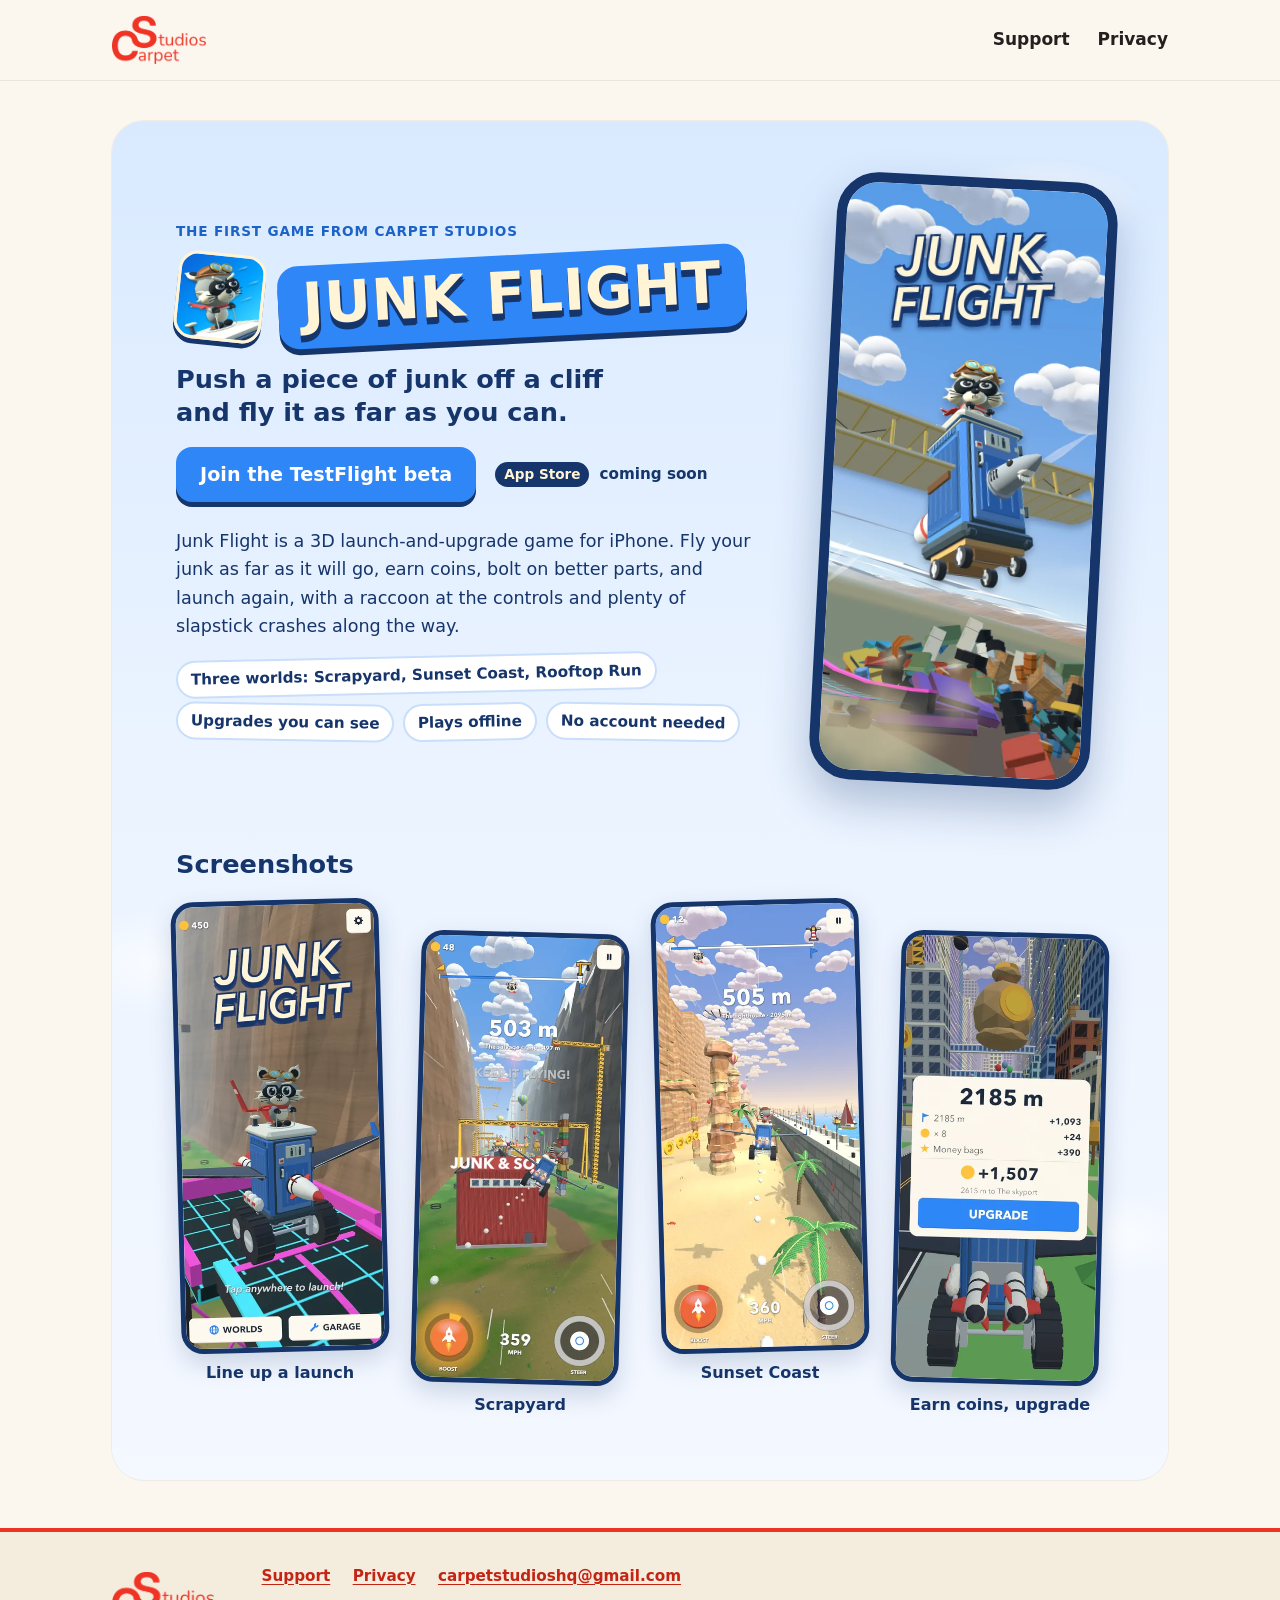
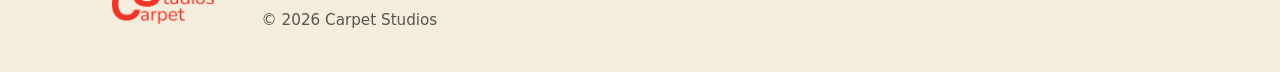
==== index.html @ 845348f3 "feat: use absolute share-image URLs for link previews" ====
<!doctype html>
<html lang="en">
<head>
  <meta charset="utf-8">
  <meta name="viewport" content="width=device-width, initial-scale=1">
  <meta http-equiv="Content-Security-Policy" content="default-src 'none'; img-src 'self'; style-src 'self'; base-uri 'self'; form-action 'none'">
  <title>Junk Flight — Carpet Studios</title>
  <meta name="description" content="Junk Flight, the first game from Carpet Studios: push a piece of junk off a cliff and fly it as far as you can. A 3D launch-and-upgrade game for iPhone, now in TestFlight beta.">
  <meta name="theme-color" content="#fbf7ef">
  <link rel="icon" href="assets/icons/favicon-32.png" sizes="32x32" type="image/png">
  <link rel="icon" href="assets/icons/icon-192.png" sizes="192x192" type="image/png">
  <link rel="apple-touch-icon" href="assets/icons/apple-touch-icon.png">
  <link rel="stylesheet" href="assets/css/site.css">
  <meta property="og:type" content="website">
  <meta property="og:site_name" content="Carpet Studios">
  <meta property="og:url" content="https://carpetstudios.github.io/">
  <meta property="og:title" content="Junk Flight — Carpet Studios">
  <meta property="og:description" content="Push a piece of junk off a cliff and fly it as far as you can. A 3D launch-and-upgrade game for iPhone, now in TestFlight beta.">
  <meta property="og:image" content="https://carpetstudios.github.io/assets/img/og-image.jpg">
  <meta property="og:image:width" content="1200">
  <meta property="og:image:height" content="630">
  <meta property="og:image:alt" content="The Carpet Studios wordmark beside Junk Flight key art of a raccoon pilot flying a winged portable toilet.">
  <meta name="twitter:card" content="summary_large_image">
  <meta name="twitter:title" content="Junk Flight — Carpet Studios">
  <meta name="twitter:description" content="Push a piece of junk off a cliff and fly it as far as you can. Now in TestFlight beta for iPhone.">
  <meta name="twitter:image" content="https://carpetstudios.github.io/assets/img/og-image.jpg">
  <meta name="twitter:image:alt" content="The Carpet Studios wordmark beside Junk Flight key art of a raccoon pilot flying a winged portable toilet.">
</head>
<body>
  <a class="skip-link" href="#main">Skip to content</a>

  <header class="site-header">
    <div class="wrap">
      <a class="site-logo" href="./" aria-current="page">
        <img src="assets/brand/carpet-studios-wordmark.png" width="420" height="215" alt="Carpet Studios home">
      </a>
      <nav class="site-nav" aria-label="Main">
        <ul>
          <li><a href="support/">Support</a></li>
          <li><a href="privacy/">Privacy</a></li>
        </ul>
      </nav>
    </div>
  </header>

  <main id="main">
    <section class="jf" id="junk-flight" aria-labelledby="jf-title">
      <div class="jf-hero">
        <figure class="jf-art">
          <img
            src="assets/img/junk-flight-key-art-600.webp"
            srcset="assets/img/junk-flight-key-art-600.webp 600w, assets/img/junk-flight-key-art-1000.webp 1000w"
            sizes="(min-width: 56rem) 300px, 100vw"
            width="1000" height="2167"
            fetchpriority="high"
            alt="Junk Flight key art: a raccoon pilot in goggles and a red scarf rides a blue portable toilet fitted with biplane wings, a shark-faced rocket, and caster wheels, flying over a heap of junk.">
        </figure>

        <div class="jf-intro">
          <p class="jf-eyebrow">The first game from Carpet Studios</p>
          <div class="jf-title-row">
            <img class="jf-icon" src="assets/img/junk-flight-icon.webp" width="192" height="192" alt="">
            <h1 class="jf-title" id="jf-title">Junk Flight</h1>
          </div>

          <p class="jf-pitch">Push a piece of junk off a cliff and fly it as far as you can.</p>

          <div class="jf-cta">
            <a class="btn-jf" href="https://testflight.apple.com/join/bAjfNBZ2">Join the TestFlight beta</a>
            <p class="jf-note"><strong>App Store</strong> coming soon</p>
          </div>

          <p class="jf-desc">Junk Flight is a 3D launch-and-upgrade game for iPhone. Fly your junk as far as it will go, earn coins, bolt on better parts, and launch again, with a raccoon at the controls and plenty of slapstick crashes along the way.</p>

          <ul class="jf-facts" aria-label="Highlights">
            <li>Three worlds: Scrapyard, Sunset Coast, Rooftop Run</li>
            <li>Upgrades you can see</li>
            <li>Plays offline</li>
            <li>No account needed</li>
          </ul>
        </div>
      </div>

      <div class="jf-shots">
        <h2>Screenshots</h2>
        <ul class="jf-gallery">
          <li>
            <figure>
              <img
                src="assets/img/store-01-home-400.webp"
                srcset="assets/img/store-01-home-400.webp 400w, assets/img/store-01-home-660.webp 660w"
                sizes="(min-width: 56rem) 230px, 45vw"
                width="660" height="1434" loading="lazy"
                alt="Home screen: the raccoon pilot sits on a winged portable toilet with tank treads at the top of a launch ramp, with Worlds and Garage buttons below.">
              <figcaption>Line up a launch</figcaption>
            </figure>
          </li>
          <li>
            <figure>
              <img
                src="assets/img/store-02-scrapyard-flight-400.webp"
                srcset="assets/img/store-02-scrapyard-flight-400.webp 400w, assets/img/store-02-scrapyard-flight-660.webp 660w"
                sizes="(min-width: 56rem) 230px, 45vw"
                width="660" height="1434" loading="lazy"
                alt="Flying through the Scrapyard at 503 meters and 359 miles per hour, past cranes, stacked containers, and a red barn.">
              <figcaption>Scrapyard</figcaption>
            </figure>
          </li>
          <li>
            <figure>
              <img
                src="assets/img/store-03-coast-flight-400.webp"
                srcset="assets/img/store-03-coast-flight-400.webp 400w, assets/img/store-03-coast-flight-660.webp 660w"
                sizes="(min-width: 56rem) 230px, 45vw"
                width="660" height="1434" loading="lazy"
                alt="Flying along the Sunset Coast over sand, past palm trees, rock pillars, and a seawall with sailboats beyond.">
              <figcaption>Sunset Coast</figcaption>
            </figure>
          </li>
          <li>
            <figure>
              <img
                src="assets/img/store-06-results-400.webp"
                srcset="assets/img/store-06-results-400.webp 400w, assets/img/store-06-results-660.webp 660w"
                sizes="(min-width: 56rem) 230px, 45vw"
                width="660" height="1434" loading="lazy"
                alt="Results after a 2,185 meter flight: coins earned for distance, coins collected, and money bags, with an Upgrade button.">
              <figcaption>Earn coins, upgrade</figcaption>
            </figure>
          </li>
        </ul>
      </div>
    </section>
  </main>

  <footer class="site-footer">
    <div class="wrap">
      <a class="site-logo" href="./">
        <img src="assets/brand/carpet-studios-wordmark.png" width="420" height="215" alt="Carpet Studios home">
      </a>
      <ul class="footer-links">
        <li><a href="support/">Support</a></li>
        <li><a href="privacy/">Privacy</a></li>
        <li><a href="mailto:carpetstudioshq@gmail.com">carpetstudioshq@gmail.com</a></li>
      </ul>
      <p class="copyright">© 2026 Carpet Studios</p>
    </div>
  </footer>
</body>
</html>
---- assets/css/site.css ----
/* Carpet Studios — shared styles. Mobile first; one breakpoint at 56rem. */

:root {
  /* Studio shell */
  --cream: #fbf7ef;
  --cream-deep: #f4ecdd;
  --ink: #23201d;
  --ink-soft: #5b544c;
  --brand: #ee3224;      /* sampled from the Carpet Studios logos */
  --brand-ink: #c42414;  /* same red, darkened so small text passes WCAG AA on cream */

  /* Junk Flight */
  --jf-blue: #2f86f6;
  --jf-blue-ink: #1d62c6;
  --jf-navy: #16356a;
  --jf-cream: #fff4d6;
  --jf-sky: #eaf3ff;

  --font: system-ui, -apple-system, "Segoe UI", Roboto, "Helvetica Neue", Arial, sans-serif;
  --font-round: ui-rounded, "SF Pro Rounded", "Arial Rounded MT Bold", system-ui, -apple-system, sans-serif;

  --gutter: 1rem;
  --max: 70rem;

  color-scheme: light;
}

*,
*::before,
*::after {
  box-sizing: border-box;
}

html {
  -webkit-text-size-adjust: 100%;
  text-size-adjust: 100%;
}

body {
  margin: 0;
  min-height: 100vh;
  display: flex;
  flex-direction: column;
  background: var(--cream);
  color: var(--ink);
  font: 1.0625rem/1.6 var(--font);
}

main {
  flex: 1;
}

img {
  display: block;
  max-width: 100%;
  height: auto;
}

a {
  color: var(--brand-ink);
  text-underline-offset: 0.18em;
  text-decoration-thickness: 0.08em;
}

a:hover {
  text-decoration-thickness: 0.14em;
}

:focus-visible {
  outline: 3px solid var(--ink);
  outline-offset: 3px;
  border-radius: 4px;
}

.wrap {
  width: 100%;
  max-width: var(--max);
  margin-inline: auto;
  padding-inline: var(--gutter);
}

.skip-link {
  position: absolute;
  left: var(--gutter);
  top: -4rem;
  z-index: 10;
  padding: 0.6rem 1rem;
  background: var(--ink);
  color: var(--cream);
  font-weight: 700;
  border-radius: 0 0 8px 8px;
}

.skip-link:focus {
  top: 0;
}

/* Header ------------------------------------------------------------- */

.site-header {
  background: var(--cream);
  border-bottom: 1px solid rgb(35 32 29 / 0.08);
}

.site-header .wrap {
  display: flex;
  align-items: center;
  justify-content: space-between;
  gap: 1rem;
  min-height: 4rem;
}

.site-logo {
  display: block;
  flex-shrink: 0;
  border-radius: 6px;
}

.site-logo img {
  width: auto;
  height: 2.5rem;
}

.site-nav ul {
  display: flex;
  gap: 1.1rem;
  margin: 0;
  padding: 0;
  list-style: none;
}

.site-nav a {
  color: var(--ink);
  font-weight: 600;
  text-decoration: none;
}

.site-nav a:hover,
.site-nav a[aria-current="page"] {
  color: var(--brand-ink);
  text-decoration: underline;
}

/* Footer ------------------------------------------------------------- */

.site-footer {
  margin-top: 3rem;
  padding-block: 2rem 2.5rem;
  background: var(--cream-deep);
  border-top: 4px solid var(--brand);
  font-size: 0.95rem;
}

.site-footer .wrap {
  display: grid;
  gap: 1.25rem;
}

.site-footer .site-logo img {
  height: 3.25rem;
}

.footer-links {
  display: flex;
  flex-wrap: wrap;
  gap: 0.5rem 1.4rem;
  margin: 0;
  padding: 0;
  list-style: none;
}

.footer-links a {
  font-weight: 600;
  overflow-wrap: anywhere;
}

.copyright {
  margin: 0;
  color: var(--ink-soft);
}

/* Studio button ------------------------------------------------------ */

.btn {
  display: inline-flex;
  align-items: center;
  justify-content: center;
  min-height: 3.25rem;
  padding: 0.7rem 1.4rem;
  border-radius: 14px;
  font-weight: 700;
  font-size: 1.2rem; /* large text: white on the exact brand red needs 3:1 */
  line-height: 1.2;
  text-align: center;
  text-decoration: none;
  overflow-wrap: anywhere;
}

.btn-studio {
  background: var(--brand);
  color: #fff;
}

.btn-studio:hover {
  background: var(--brand-ink);
}

/* Junk Flight -------------------------------------------------------- */

.jf {
  position: relative;
  overflow: hidden;
  background:
    radial-gradient(9rem 4rem at 88% 6%, rgb(255 255 255 / 0.9), transparent 70%),
    radial-gradient(12rem 5rem at 6% 62%, rgb(255 255 255 / 0.75), transparent 70%),
    radial-gradient(10rem 4rem at 94% 82%, rgb(255 255 255 / 0.7), transparent 70%),
    linear-gradient(180deg, #d9eaff 0%, var(--jf-sky) 45%, #f4f8ff 100%);
  color: var(--jf-navy);
}

.jf a:not([class]) {
  color: var(--jf-blue-ink);
}

.jf :focus-visible {
  outline-color: var(--jf-navy);
}

.jf-art {
  margin: 0;
}

.jf-art img {
  width: 100%;
  height: clamp(13rem, 40vh, 28rem);
  height: clamp(13rem, 40svh, 28rem);
  object-fit: cover;
  object-position: 50% 40%;
}

.jf-intro {
  position: relative;
  margin-top: -1.5rem;
  padding: 1.6rem var(--gutter) 0;
  background: var(--jf-sky);
  border-radius: 1.5rem 1.5rem 0 0;
}

.jf-eyebrow {
  margin: 0 0 0.6rem;
  font-size: 0.85rem;
  font-weight: 700;
  letter-spacing: 0.06em;
  text-transform: uppercase;
  color: var(--jf-blue-ink);
}

.jf-title-row {
  display: flex;
  align-items: center;
  gap: 0.9rem;
}

.jf-icon {
  width: 4rem;
  height: 4rem;
  flex-shrink: 0;
  border-radius: 22%;
  border: 3px solid var(--jf-cream);
  box-shadow: 0 5px 0 var(--jf-navy);
  transform: rotate(6deg);
}

.jf-title {
  display: inline-block;
  margin: 0;
  padding: 0.18em 0.42em 0.26em;
  background: var(--jf-blue);
  color: var(--jf-cream);
  font: 900 clamp(1.8rem, 8.6vw, 3.6rem)/1 var(--font-round);
  letter-spacing: 0.01em;
  text-transform: uppercase;
  white-space: nowrap;
  text-shadow:
    0 0.06em 0 var(--jf-navy),
    0.03em 0.1em 0 var(--jf-navy),
    0 0.12em 0 var(--jf-navy);
  border-radius: 0.35em;
  box-shadow: 0 6px 0 var(--jf-navy);
  transform: rotate(-3deg);
}

.jf-pitch {
  margin: 1.4rem 0 1.1rem;
  font: 800 1.3rem/1.3 var(--font-round);
  color: var(--jf-navy);
}

.jf-cta {
  display: flex;
  flex-wrap: wrap;
  align-items: center;
  gap: 0.8rem 1.2rem;
}

.btn-jf {
  display: inline-flex;
  align-items: center;
  justify-content: center;
  gap: 0.5rem;
  min-height: 3.4rem;
  padding: 0.7rem 1.5rem;
  background: var(--jf-blue);
  color: #fff;
  font: 800 1.2rem/1.2 var(--font-round); /* large text: white on #2F86F6 needs 3:1 */
  text-align: center;
  text-decoration: none;
  border-radius: 1rem;
  box-shadow: 0 5px 0 var(--jf-navy);
  transition: transform 0.12s ease, box-shadow 0.12s ease;
}

.btn-jf:hover {
  transform: translateY(-2px) rotate(-1deg);
  box-shadow: 0 7px 0 var(--jf-navy);
}

.btn-jf:active {
  transform: translateY(3px);
  box-shadow: 0 2px 0 var(--jf-navy);
}

.jf-note {
  margin: 0;
  font-size: 0.95rem;
  font-weight: 600;
}

.jf-note strong {
  display: inline-block;
  margin-right: 0.3rem;
  padding: 0.1rem 0.55rem;
  background: var(--jf-navy);
  color: var(--jf-cream);
  border-radius: 999px;
  font-size: 0.85rem;
}

.jf-desc {
  max-width: 36rem;
  margin: 1.6rem 0 1rem;
}

.jf-facts {
  display: flex;
  flex-wrap: wrap;
  gap: 0.55rem;
  margin: 0;
  padding: 0;
  list-style: none;
}

.jf-facts li {
  padding: 0.3rem 0.8rem;
  background: #fff;
  border: 2px solid #c9defb;
  border-radius: 999px;
  font-size: 0.95rem;
  font-weight: 600;
}

.jf-facts li:nth-child(odd) {
  transform: rotate(-1.2deg);
}

.jf-facts li:nth-child(even) {
  transform: rotate(1deg);
}

.jf-shots {
  padding: 2.5rem var(--gutter) 2.75rem;
}

.jf-shots h2 {
  margin: 0 0 1.25rem;
  font: 900 1.6rem/1.2 var(--font-round);
  color: var(--jf-navy);
}

.jf-gallery {
  display: grid;
  grid-template-columns: repeat(2, minmax(0, 1fr));
  gap: 1.5rem 1rem;
  margin: 0;
  padding: 0;
  list-style: none;
}

.jf-gallery figure {
  margin: 0;
}

.jf-gallery img {
  width: 100%;
  aspect-ratio: 1320 / 2868;
  object-fit: cover;
  border: 5px solid var(--jf-navy);
  border-radius: 1.4rem;
  background: var(--jf-navy);
  box-shadow: 0 10px 24px rgb(22 53 106 / 0.18);
}

.jf-gallery li:nth-child(odd) img {
  transform: rotate(-1.5deg);
}

.jf-gallery li:nth-child(even) img {
  transform: rotate(1.5deg);
}

.jf-gallery figcaption {
  margin-top: 0.7rem;
  font: 800 1rem/1.3 var(--font-round);
  text-align: center;
}

/* Text pages (privacy, support, 404) --------------------------------- */

.page {
  max-width: 42rem;
  padding-block: 2.5rem 1rem;
}

.page-eyebrow {
  margin: 0 0 0.4rem;
  font-size: 0.85rem;
  font-weight: 700;
  letter-spacing: 0.06em;
  text-transform: uppercase;
  color: var(--brand-ink);
}

.page h1 {
  margin: 0 0 0.75rem;
  font-size: clamp(2rem, 7vw, 2.75rem);
  line-height: 1.15;
}

.page h2 {
  margin: 2.25rem 0 0.5rem;
  font-size: 1.35rem;
  line-height: 1.3;
}

.page h3 {
  margin: 1.5rem 0 0.35rem;
  font-size: 1.1rem;
}

.page p,
.page ul {
  margin: 0 0 1rem;
}

.page li + li {
  margin-top: 0.35rem;
}

.lede {
  font-size: 1.2rem;
  color: var(--ink-soft);
}

.updated {
  color: var(--ink-soft);
  font-size: 0.95rem;
}

.contact-card {
  margin: 1.75rem 0 0.5rem;
  padding: 1.4rem;
  background: #fff;
  border: 1px solid rgb(35 32 29 / 0.1);
  border-left: 6px solid var(--brand);
  border-radius: 14px;
}

.contact-card p:last-child {
  margin-bottom: 0;
}

/* Wider screens ------------------------------------------------------ */

@media (min-width: 56rem) {
  :root {
    --gutter: 2rem;
  }

  .site-header .wrap {
    min-height: 5rem;
  }

  .site-logo img {
    height: 3rem;
  }

  .site-nav ul {
    gap: 1.75rem;
  }

  .jf {
    width: calc(100% - 2 * var(--gutter));
    max-width: calc(var(--max) - 2 * var(--gutter));
    margin: 2.5rem auto 0;
    border-radius: 2rem;
    box-shadow: 0 0 0 1px rgb(22 53 106 / 0.06);
  }

  .jf-hero {
    display: grid;
    grid-template-columns: minmax(0, 1fr) auto;
    align-items: center;
    gap: 3.5rem;
    padding: 3.5rem 4rem 2rem;
  }

  .jf-art {
    order: 2;
  }

  .jf-art img {
    width: auto;
    height: min(38rem, 76vh);
    aspect-ratio: 1000 / 2167;
    object-position: 50% 50%;
    border: 10px solid var(--jf-navy);
    border-radius: 2.6rem;
    box-shadow: 0 22px 44px rgb(22 53 106 / 0.28);
    transform: rotate(3deg);
  }

  .jf-intro {
    margin: 0;
    padding: 0;
    background: none;
  }

  .jf-icon {
    width: 5.5rem;
    height: 5.5rem;
  }

  .jf-pitch {
    font-size: 1.6rem;
    max-width: 30rem;
  }

  .jf-desc {
    font-size: 1.1rem;
  }

  .jf-shots {
    padding: 2rem 4rem 4rem;
  }

  .jf-gallery {
    grid-template-columns: repeat(4, minmax(0, 1fr));
    gap: 2rem;
  }

  .jf-gallery li:nth-child(even) {
    margin-top: 2rem;
  }

  .site-footer .wrap {
    grid-template-columns: auto 1fr;
    align-items: center;
    column-gap: 3rem;
  }

  .site-footer .site-logo {
    grid-row: span 2;
  }

  .site-footer .copyright {
    grid-column: 2;
  }
}

@media (prefers-reduced-motion: reduce) {
  .btn-jf {
    transition: none;
  }

  .btn-jf:hover,
  .btn-jf:active {
    transform: none;
  }
}
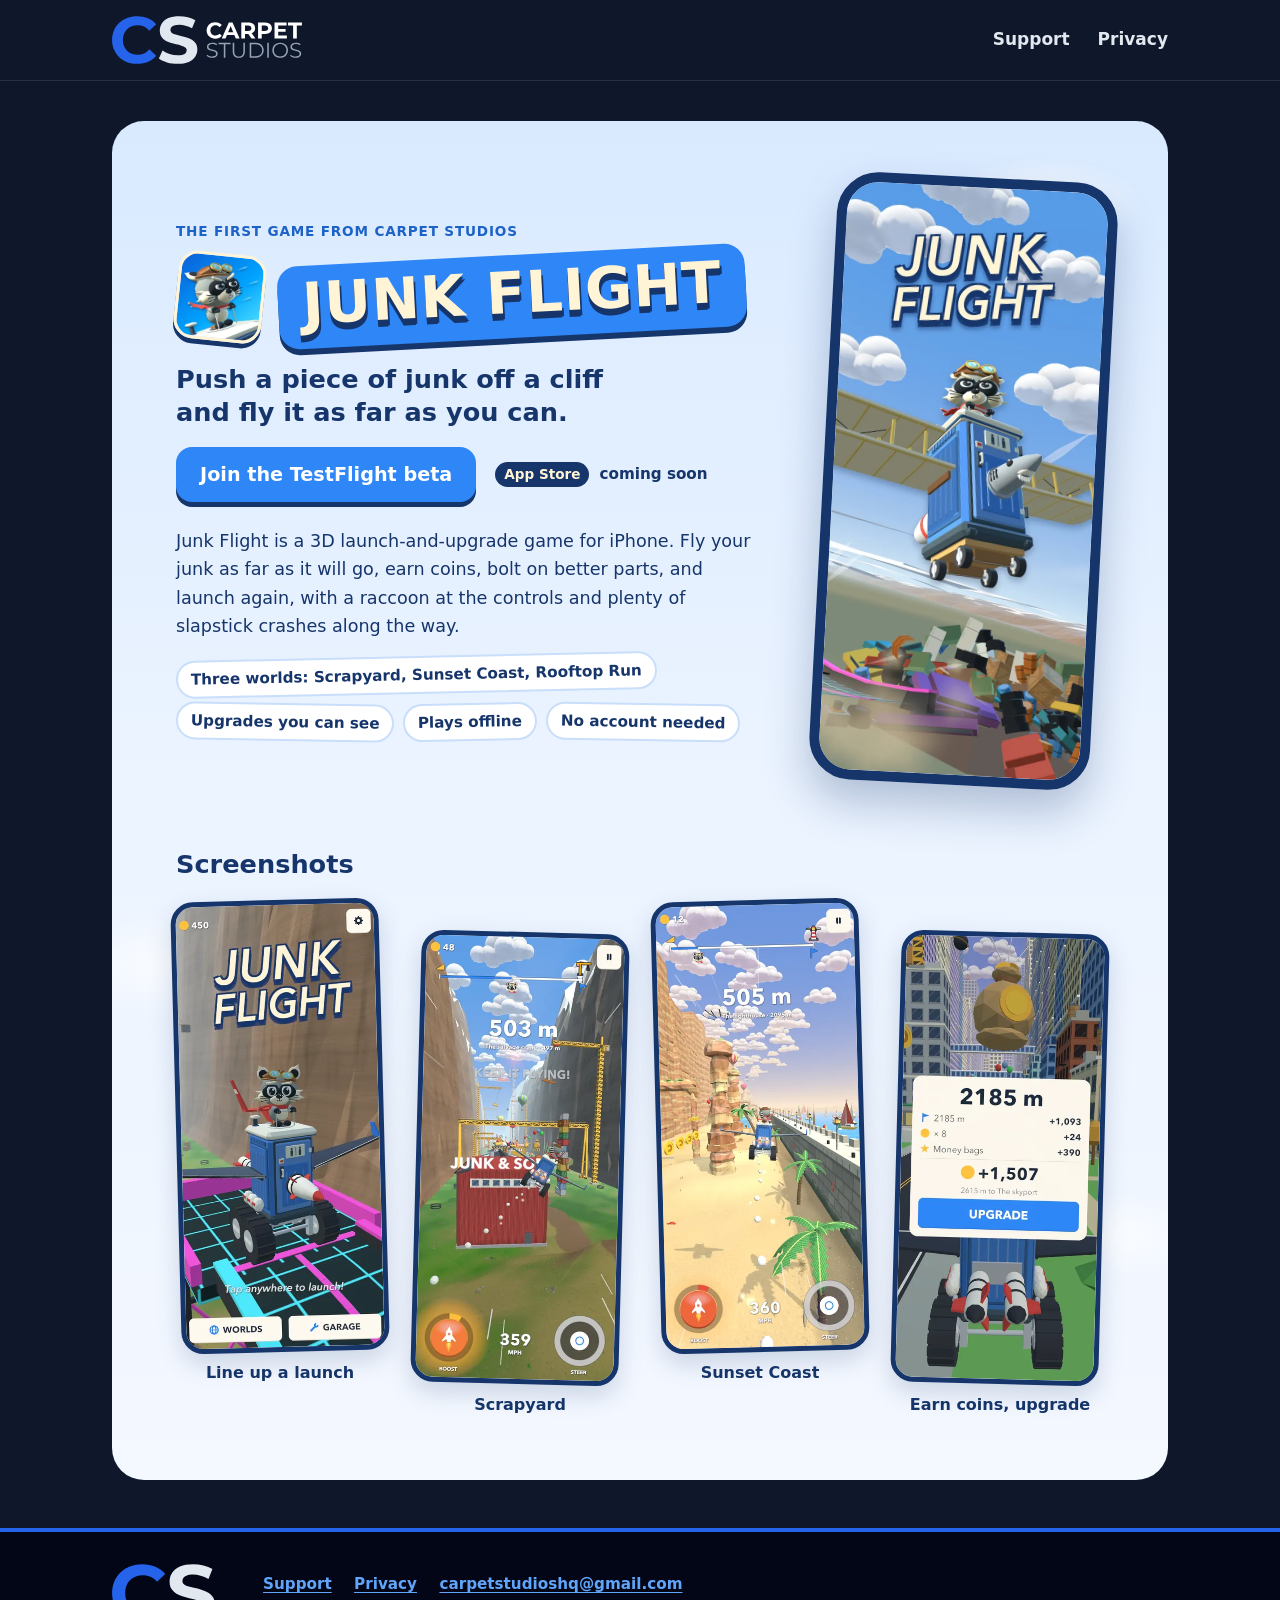
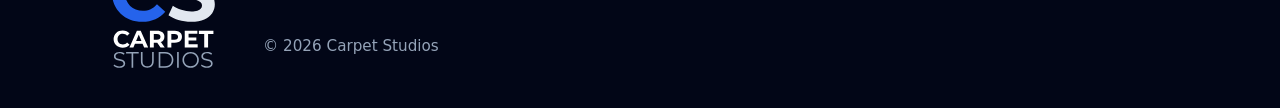
==== commit 5d9d8cc8: "feat: switch to dark slate theme with new studio logos" ====
--- a/index.html
+++ b/index.html
@@ -6,7 +6,8 @@
   <meta http-equiv="Content-Security-Policy" content="default-src 'none'; img-src 'self'; style-src 'self'; base-uri 'self'; form-action 'none'">
   <title>Junk Flight — Carpet Studios</title>
   <meta name="description" content="Junk Flight, the first game from Carpet Studios: push a piece of junk off a cliff and fly it as far as you can. A 3D launch-and-upgrade game for iPhone, now in TestFlight beta.">
-  <meta name="theme-color" content="#fbf7ef">
+  <meta name="theme-color" content="#0f172a">
+  <link rel="icon" href="assets/icons/favicon.svg" type="image/svg+xml">
   <link rel="icon" href="assets/icons/favicon-32.png" sizes="32x32" type="image/png">
   <link rel="icon" href="assets/icons/icon-192.png" sizes="192x192" type="image/png">
   <link rel="apple-touch-icon" href="assets/icons/apple-touch-icon.png">
@@ -19,12 +20,12 @@
   <meta property="og:image" content="https://carpetstudios.github.io/assets/img/og-image.jpg">
   <meta property="og:image:width" content="1200">
   <meta property="og:image:height" content="630">
-  <meta property="og:image:alt" content="The Carpet Studios wordmark beside Junk Flight key art of a raccoon pilot flying a winged portable toilet.">
+  <meta property="og:image:alt" content="The Carpet Studios logo beside Junk Flight key art of a raccoon pilot flying a winged portable toilet.">
   <meta name="twitter:card" content="summary_large_image">
   <meta name="twitter:title" content="Junk Flight — Carpet Studios">
   <meta name="twitter:description" content="Push a piece of junk off a cliff and fly it as far as you can. Now in TestFlight beta for iPhone.">
   <meta name="twitter:image" content="https://carpetstudios.github.io/assets/img/og-image.jpg">
-  <meta name="twitter:image:alt" content="The Carpet Studios wordmark beside Junk Flight key art of a raccoon pilot flying a winged portable toilet.">
+  <meta name="twitter:image:alt" content="The Carpet Studios logo beside Junk Flight key art of a raccoon pilot flying a winged portable toilet.">
 </head>
 <body>
   <a class="skip-link" href="#main">Skip to content</a>
@@ -32,7 +33,7 @@
   <header class="site-header">
     <div class="wrap">
       <a class="site-logo" href="./" aria-current="page">
-        <img src="assets/brand/carpet-studios-wordmark.png" width="420" height="215" alt="Carpet Studios home">
+        <img src="assets/brand/carpet-studios-lockup.svg" width="1438" height="364" alt="Carpet Studios home">
       </a>
       <nav class="site-nav" aria-label="Main">
         <ul>
@@ -136,7 +137,7 @@
   <footer class="site-footer">
     <div class="wrap">
       <a class="site-logo" href="./">
-        <img src="assets/brand/carpet-studios-wordmark.png" width="420" height="215" alt="Carpet Studios home">
+        <img src="assets/brand/carpet-studios-logo.svg" width="647" height="653" alt="Carpet Studios home">
       </a>
       <ul class="footer-links">
         <li><a href="support/">Support</a></li>
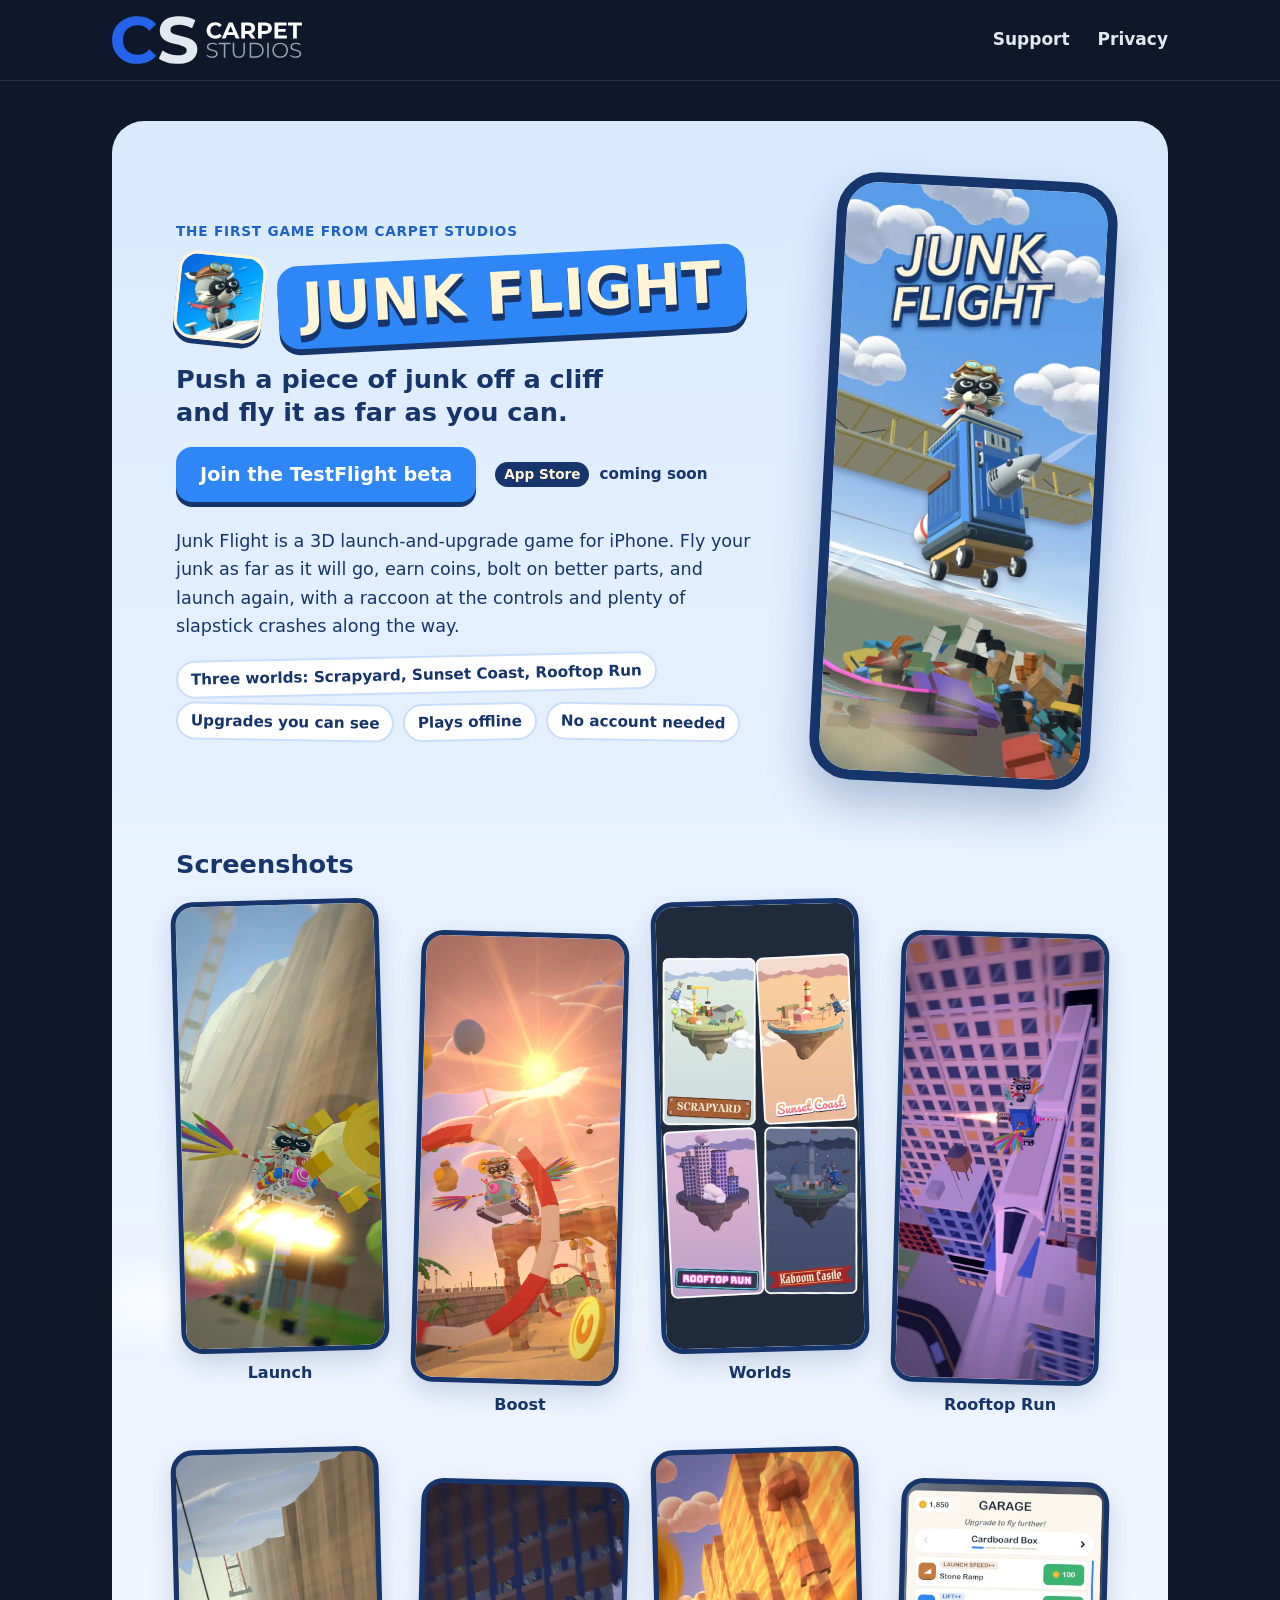
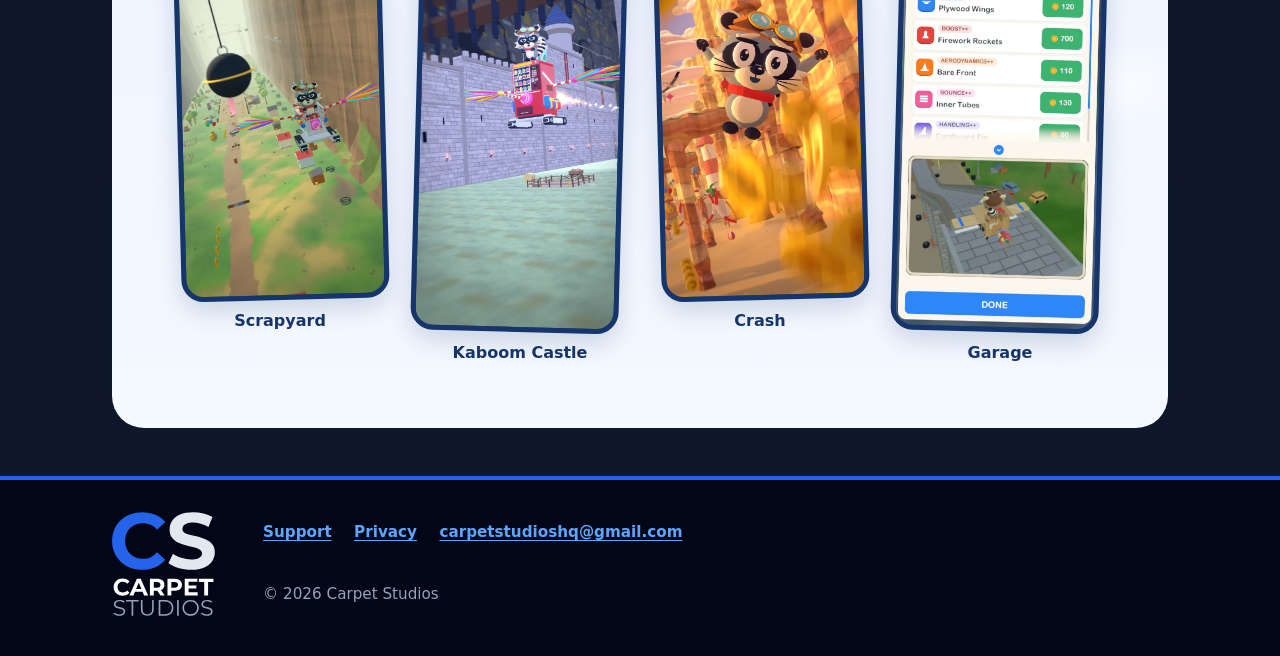
==== commit 5efb1bde: "feat(site): add new Junk Flight gallery and app-ads.txt, fix ads privacy draft" ====
--- a/index.html
+++ b/index.html
@@ -88,45 +88,73 @@
           <li>
             <figure>
               <img
-                src="assets/img/store-01-home-400.webp"
-                srcset="assets/img/store-01-home-400.webp 400w, assets/img/store-01-home-660.webp 660w"
-                sizes="(min-width: 56rem) 230px, 45vw"
+                src="assets/img/jf-launch.webp"
                 width="660" height="1434" loading="lazy"
-                alt="Home screen: the raccoon pilot sits on a winged portable toilet with tank treads at the top of a launch ramp, with Worlds and Garage buttons below.">
-              <figcaption>Line up a launch</figcaption>
+                alt="Launch: the raccoon pilot in goggles blasts off in a shopping cart with tank treads and rocket flames, past a giant coin and a rock wall in the Scrapyard.">
+              <figcaption>Launch</figcaption>
             </figure>
           </li>
           <li>
             <figure>
               <img
-                src="assets/img/store-02-scrapyard-flight-400.webp"
-                srcset="assets/img/store-02-scrapyard-flight-400.webp 400w, assets/img/store-02-scrapyard-flight-660.webp 660w"
-                sizes="(min-width: 56rem) 230px, 45vw"
+                src="assets/img/jf-boost.webp"
                 width="660" height="1434" loading="lazy"
-                alt="Flying through the Scrapyard at 503 meters and 359 miles per hour, past cranes, stacked containers, and a red barn.">
+                alt="Boost: the raccoon pilot flies a tracked cart with rainbow wings through a red-and-white ring at sunset over the Sunset Coast, with coins and balloons around.">
+              <figcaption>Boost</figcaption>
+            </figure>
+          </li>
+          <li>
+            <figure>
+              <img
+                src="assets/img/jf-worlds.webp"
+                width="660" height="1434" loading="lazy"
+                alt="Worlds screen: four floating-island cards for Scrapyard, Sunset Coast, Rooftop Run, and Kaboom Castle.">
+              <figcaption>Worlds</figcaption>
+            </figure>
+          </li>
+          <li>
+            <figure>
+              <img
+                src="assets/img/jf-rooftop.webp"
+                width="660" height="1434" loading="lazy"
+                alt="Rooftop Run: the raccoon pilot in a blue portable toilet soars past purple skyscrapers, a water tower, and a monorail train.">
+              <figcaption>Rooftop Run</figcaption>
+            </figure>
+          </li>
+          <li>
+            <figure>
+              <img
+                src="assets/img/jf-scrapyard.webp"
+                width="660" height="1434" loading="lazy"
+                alt="Scrapyard: the raccoon pilot in a winged shopping cart flies over a green junkyard valley toward a swinging wrecking ball and distant cranes.">
               <figcaption>Scrapyard</figcaption>
             </figure>
           </li>
           <li>
             <figure>
               <img
-                src="assets/img/store-03-coast-flight-400.webp"
-                srcset="assets/img/store-03-coast-flight-400.webp 400w, assets/img/store-03-coast-flight-660.webp 660w"
-                sizes="(min-width: 56rem) 230px, 45vw"
+                src="assets/img/jf-castle-b.webp"
                 width="660" height="1434" loading="lazy"
-                alt="Flying along the Sunset Coast over sand, past palm trees, rock pillars, and a seawall with sailboats beyond.">
-              <figcaption>Sunset Coast</figcaption>
+                alt="Kaboom Castle: the raccoon pilot rides a winged red vending machine along a stone castle wall, under a raised portcullis.">
+              <figcaption>Kaboom Castle</figcaption>
             </figure>
           </li>
           <li>
             <figure>
               <img
-                src="assets/img/store-06-results-400.webp"
-                srcset="assets/img/store-06-results-400.webp 400w, assets/img/store-06-results-660.webp 660w"
-                sizes="(min-width: 56rem) 230px, 45vw"
+                src="assets/img/jf-crash.webp"
                 width="660" height="1434" loading="lazy"
-                alt="Results after a 2,185 meter flight: coins earned for distance, coins collected, and money bags, with an Upgrade button.">
-              <figcaption>Earn coins, upgrade</figcaption>
+                alt="Crash: a close-up of the wide-eyed raccoon pilot tumbling through the air beside sandstone rock pillars, with blurred gold coins flying.">
+              <figcaption>Crash</figcaption>
+            </figure>
+          </li>
+          <li>
+            <figure>
+              <img
+                src="assets/img/jf-garage.webp"
+                width="660" height="1434" loading="lazy"
+                alt="Garage: a list of upgrades for the Cardboard Box, such as Stone Ramp, Plywood Wings, and Firework Rockets, with coin prices and a preview of the vehicle.">
+              <figcaption>Garage</figcaption>
             </figure>
           </li>
         </ul>
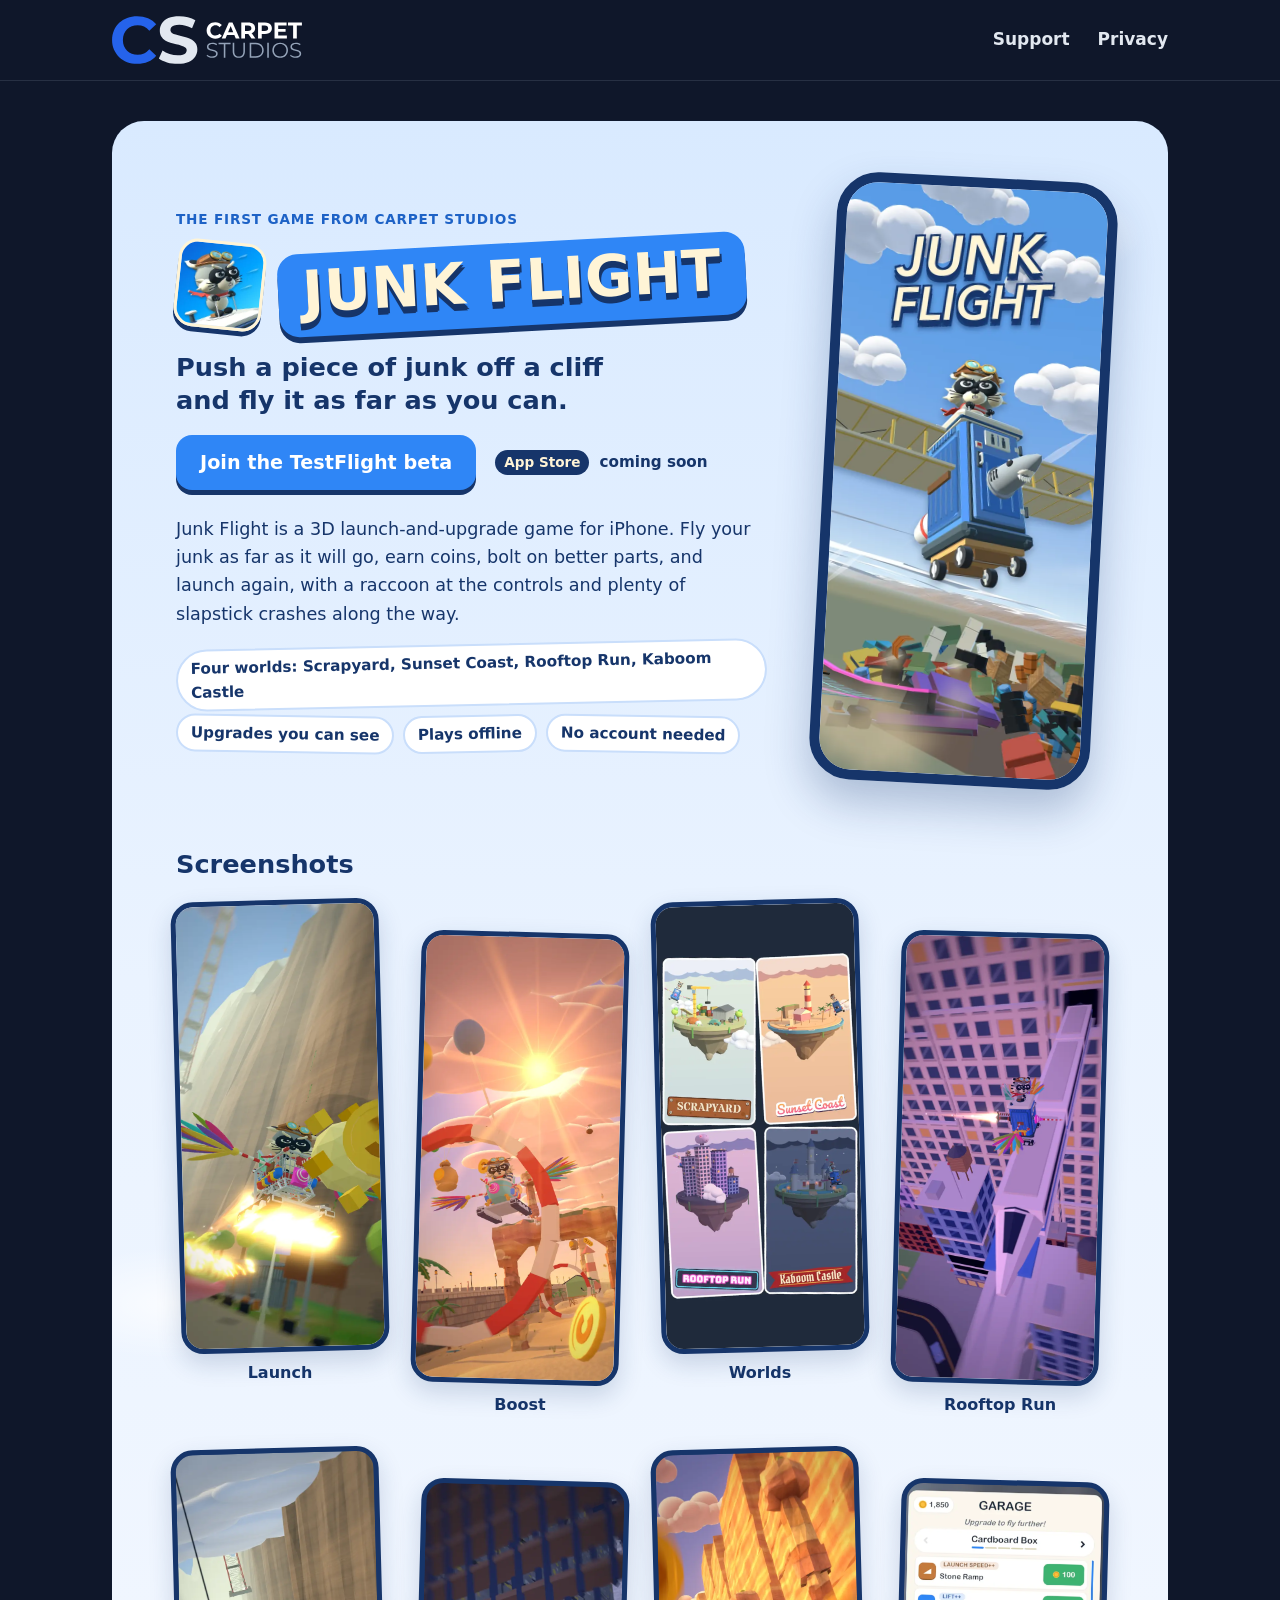
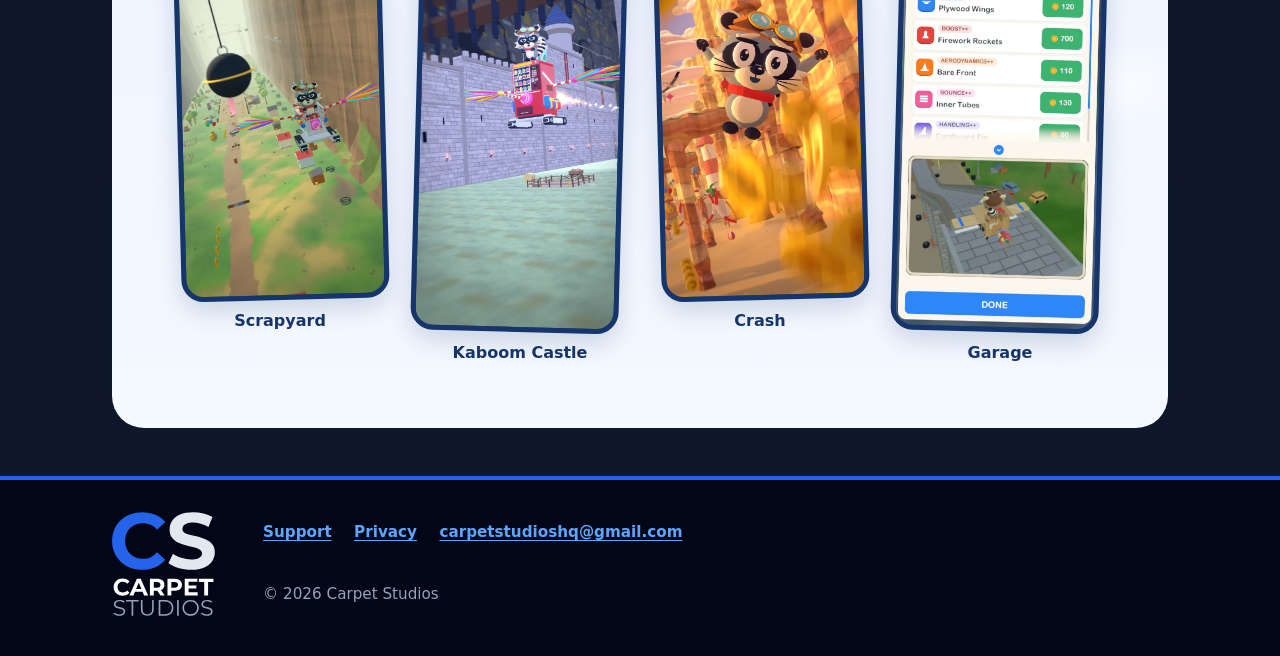
==== commit 3019c0b5: "feat(privacy): publish the ads policy and list four worlds" ====
--- a/index.html
+++ b/index.html
@@ -74,7 +74,7 @@
           <p class="jf-desc">Junk Flight is a 3D launch-and-upgrade game for iPhone. Fly your junk as far as it will go, earn coins, bolt on better parts, and launch again, with a raccoon at the controls and plenty of slapstick crashes along the way.</p>
 
           <ul class="jf-facts" aria-label="Highlights">
-            <li>Three worlds: Scrapyard, Sunset Coast, Rooftop Run</li>
+            <li>Four worlds: Scrapyard, Sunset Coast, Rooftop Run, Kaboom Castle</li>
             <li>Upgrades you can see</li>
             <li>Plays offline</li>
             <li>No account needed</li>
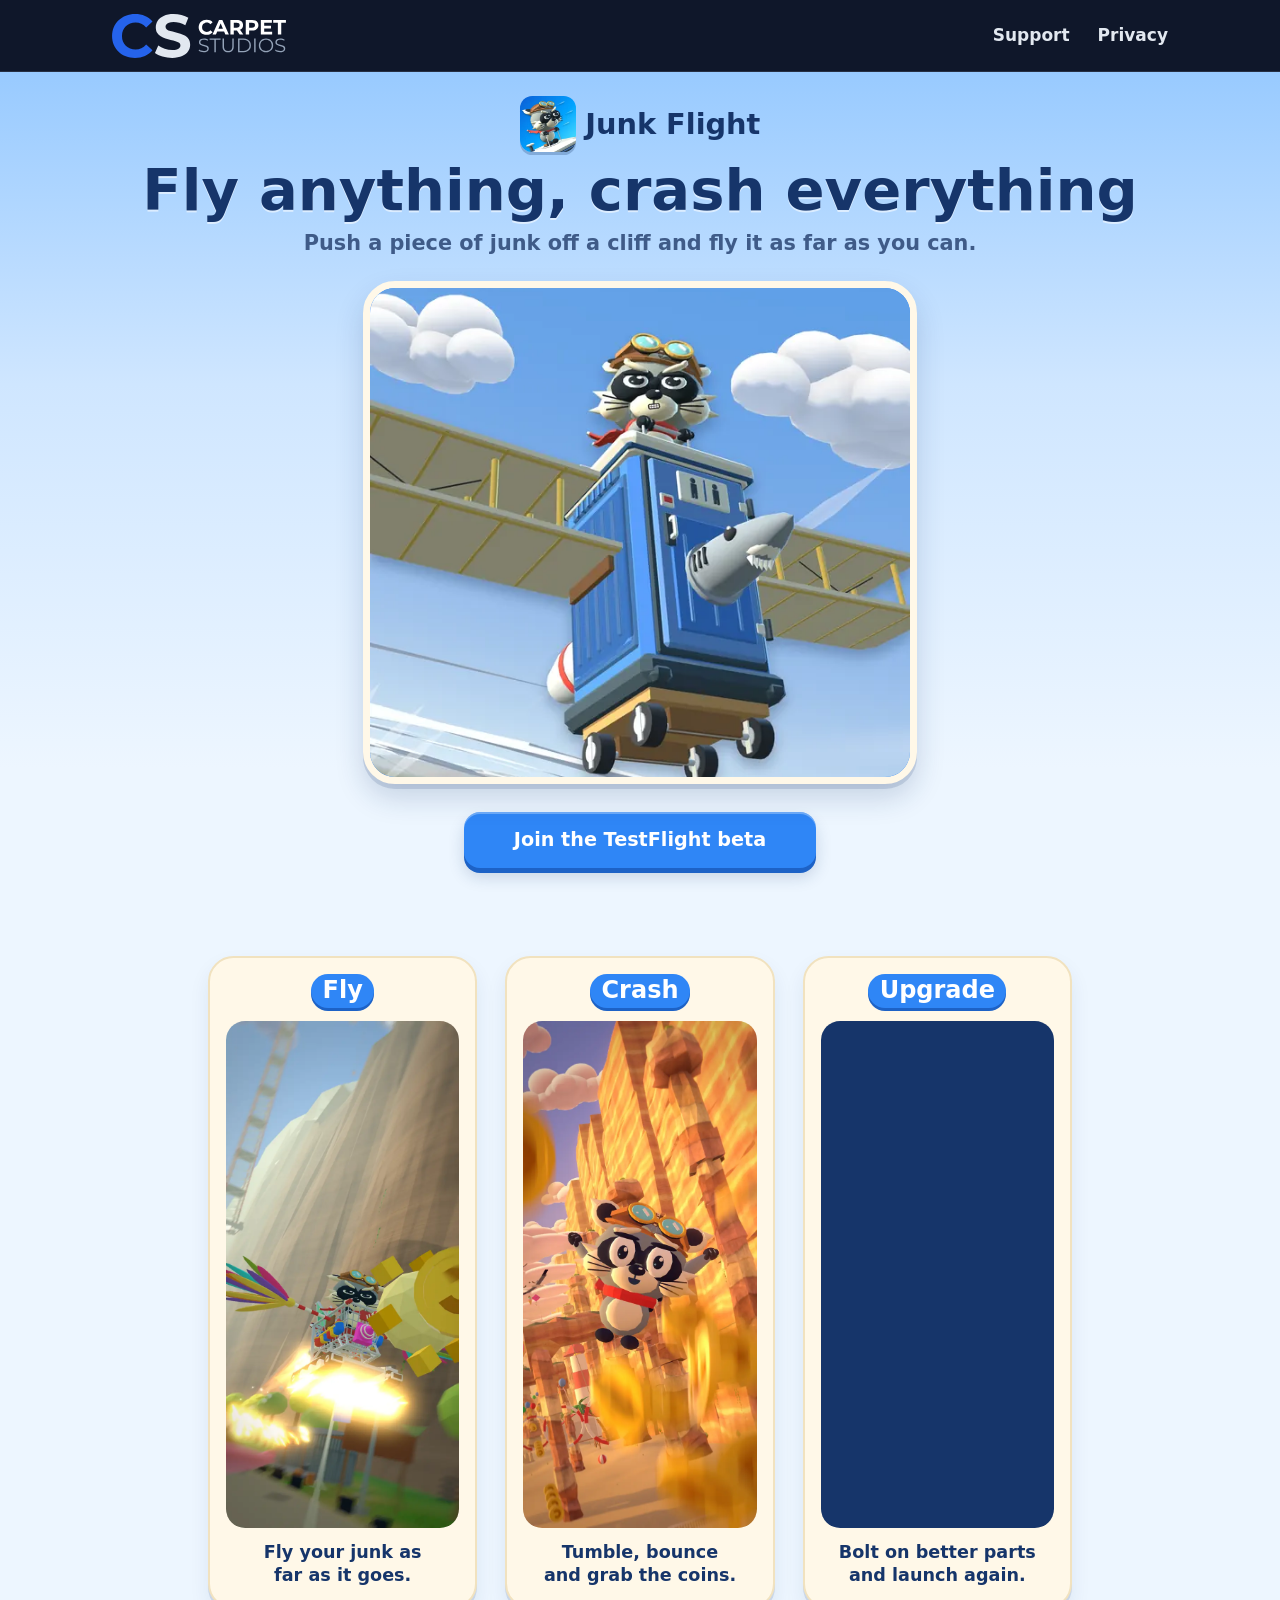
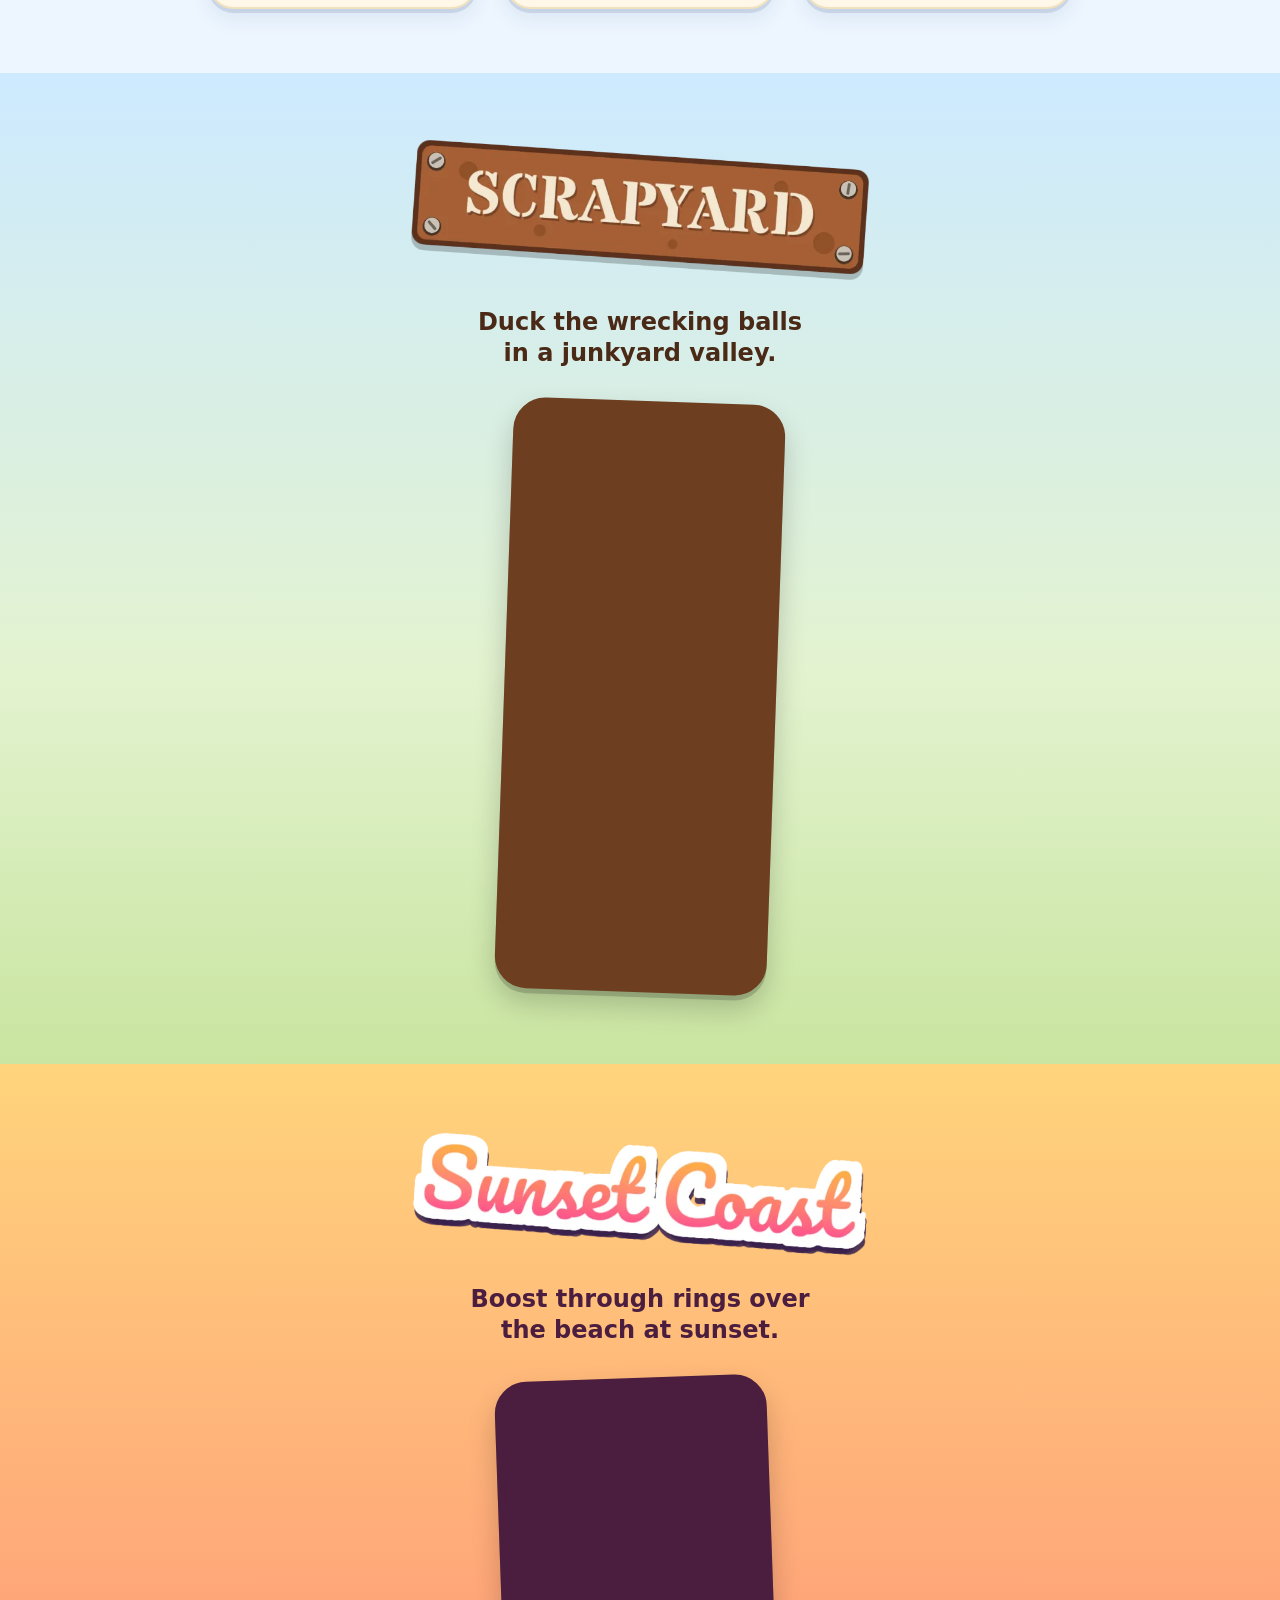
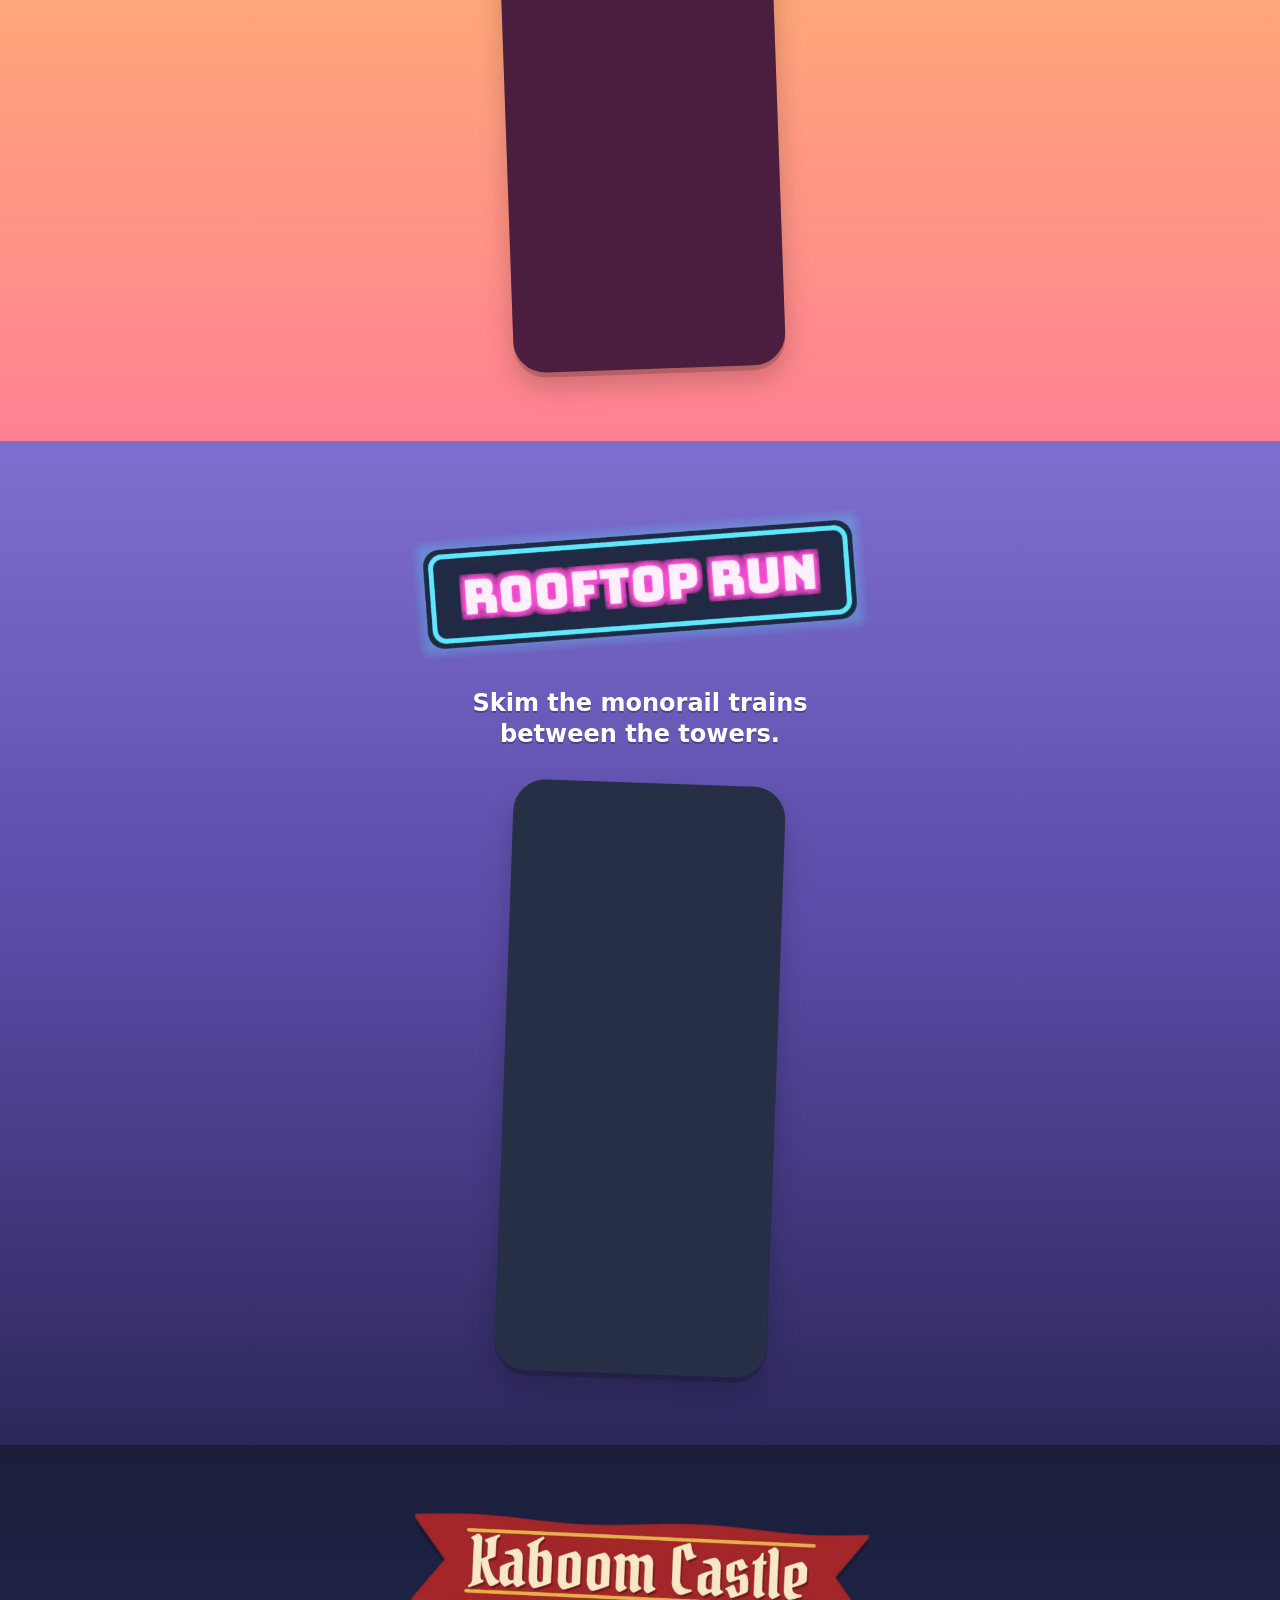
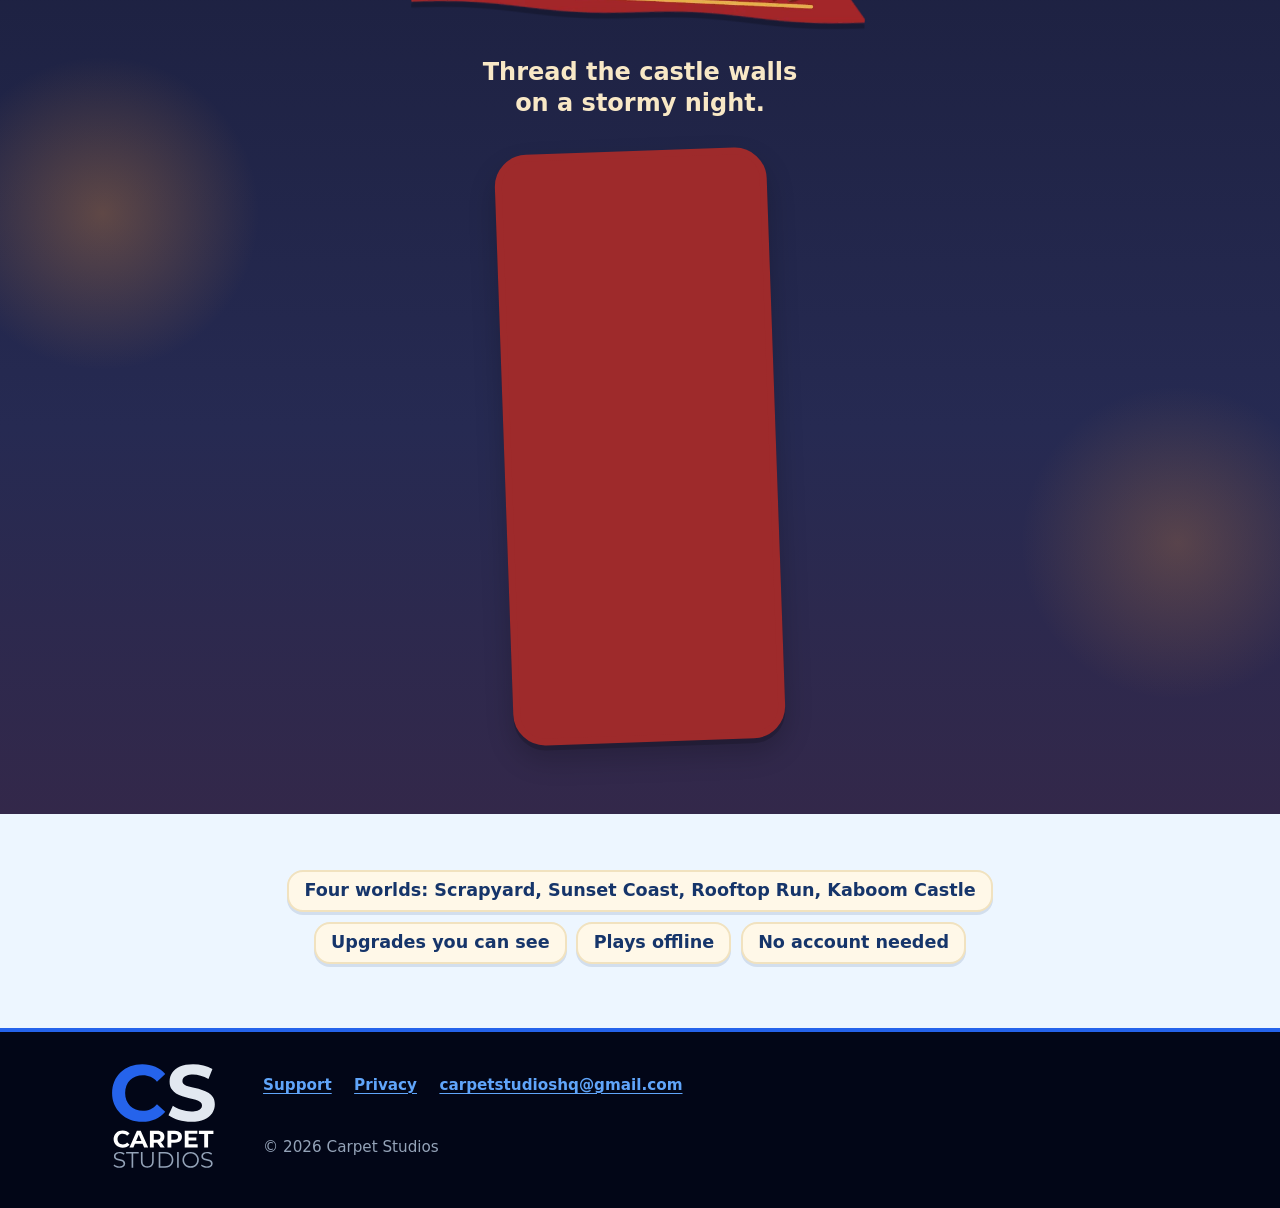
==== commit 8674959c: "feat(site): rebuild the front page in Junk Flight's look" ====
--- a/index.html
+++ b/index.html
@@ -45,120 +45,106 @@
   </header>
 
   <main id="main">
-    <section class="jf" id="junk-flight" aria-labelledby="jf-title">
-      <div class="jf-hero">
-        <figure class="jf-art">
+    <section class="hero" aria-labelledby="jf-title">
+      <div class="hero-name">
+        <img class="app-icon" src="assets/img/junk-flight-icon.webp" width="192" height="192" alt="">
+        <h1 id="jf-title">Junk Flight</h1>
+      </div>
+      <p class="headline">Fly anything, crash everything</p>
+      <p class="pitch">Push a piece of junk off a cliff and fly it as far as you can.</p>
+
+      <figure class="hero-art">
+        <div class="hero-art-frame">
           <img
             src="assets/img/junk-flight-key-art-600.webp"
             srcset="assets/img/junk-flight-key-art-600.webp 600w, assets/img/junk-flight-key-art-1000.webp 1000w"
-            sizes="(min-width: 56rem) 300px, 100vw"
+            sizes="(min-width: 40rem) 30rem, 100vw"
             width="1000" height="2167"
             fetchpriority="high"
             alt="Junk Flight key art: a raccoon pilot in goggles and a red scarf rides a blue portable toilet fitted with biplane wings, a shark-faced rocket, and caster wheels, flying over a heap of junk.">
-        </figure>
+        </div>
+      </figure>
 
-        <div class="jf-intro">
-          <p class="jf-eyebrow">The first game from Carpet Studios</p>
-          <div class="jf-title-row">
-            <img class="jf-icon" src="assets/img/junk-flight-icon.webp" width="192" height="192" alt="">
-            <h1 class="jf-title" id="jf-title">Junk Flight</h1>
-          </div>
+      <a class="btn" href="https://testflight.apple.com/join/bAjfNBZ2">Join the TestFlight beta</a>
+    </section>
 
-          <p class="jf-pitch">Push a piece of junk off a cliff and fly it as far as you can.</p>
+    <section class="loop" aria-labelledby="loop-title">
+      <h2 class="visually-hidden" id="loop-title">How it plays</h2>
+      <ol class="beats">
+        <li class="beat">
+          <h3>Fly</h3>
+          <img
+            src="assets/img/jf-launch.webp"
+            width="660" height="1434" loading="lazy" decoding="async"
+            alt="The raccoon pilot in goggles blasts off in a shopping cart with tank treads and rocket flames, past a giant coin and a rock wall in the Scrapyard.">
+          <p>Fly your junk as far as it goes.</p>
+        </li>
+        <li class="beat">
+          <h3>Crash</h3>
+          <img
+            src="assets/img/jf-crash.webp"
+            width="660" height="1434" loading="lazy" decoding="async"
+            alt="A close-up of the wide-eyed raccoon pilot tumbling through the air beside sandstone rock pillars, with blurred gold coins flying.">
+          <p>Tumble, bounce and grab the coins.</p>
+        </li>
+        <li class="beat">
+          <h3>Upgrade</h3>
+          <img
+            src="assets/img/jf-garage.webp"
+            width="660" height="1434" loading="lazy" decoding="async"
+            alt="The garage: a list of upgrades for the Cardboard Box, such as Stone Ramp, Plywood Wings, and Firework Rockets, with coin prices and a preview of the vehicle.">
+          <p>Bolt on better parts and launch again.</p>
+        </li>
+      </ol>
+    </section>
 
-          <div class="jf-cta">
-            <a class="btn-jf" href="https://testflight.apple.com/join/bAjfNBZ2">Join the TestFlight beta</a>
-            <p class="jf-note"><strong>App Store</strong> coming soon</p>
-          </div>
+    <section class="worlds" aria-labelledby="worlds-title">
+      <h2 class="visually-hidden" id="worlds-title">Four worlds</h2>
 
-          <p class="jf-desc">Junk Flight is a 3D launch-and-upgrade game for iPhone. Fly your junk as far as it will go, earn coins, bolt on better parts, and launch again, with a raccoon at the controls and plenty of slapstick crashes along the way.</p>
+      <article class="world world-scrapyard">
+        <h3><img src="assets/img/sticker-scrapyard.webp" width="800" height="270" loading="lazy" decoding="async" alt="Scrapyard"></h3>
+        <p>Duck the wrecking balls in a junkyard valley.</p>
+        <img class="world-shot"
+          src="assets/img/jf-scrapyard.webp"
+          width="660" height="1434" loading="lazy" decoding="async"
+          alt="The raccoon pilot in a winged shopping cart flies over a green junkyard valley toward a swinging wrecking ball and distant cranes.">
+      </article>
 
-          <ul class="jf-facts" aria-label="Highlights">
-            <li>Four worlds: Scrapyard, Sunset Coast, Rooftop Run, Kaboom Castle</li>
-            <li>Upgrades you can see</li>
-            <li>Plays offline</li>
-            <li>No account needed</li>
-          </ul>
-        </div>
-      </div>
+      <article class="world world-sunset">
+        <h3><img src="assets/img/sticker-sunset-coast.webp" width="800" height="246" loading="lazy" decoding="async" alt="Sunset Coast"></h3>
+        <p>Boost through rings over the beach at sunset.</p>
+        <img class="world-shot"
+          src="assets/img/jf-boost.webp"
+          width="660" height="1434" loading="lazy" decoding="async"
+          alt="The raccoon pilot flies a tracked cart with rainbow wings through a red-and-white ring at sunset over the Sunset Coast, with coins and balloons around.">
+      </article>
 
-      <div class="jf-shots">
-        <h2>Screenshots</h2>
-        <ul class="jf-gallery">
-          <li>
-            <figure>
-              <img
-                src="assets/img/jf-launch.webp"
-                width="660" height="1434" loading="lazy"
-                alt="Launch: the raccoon pilot in goggles blasts off in a shopping cart with tank treads and rocket flames, past a giant coin and a rock wall in the Scrapyard.">
-              <figcaption>Launch</figcaption>
-            </figure>
-          </li>
-          <li>
-            <figure>
-              <img
-                src="assets/img/jf-boost.webp"
-                width="660" height="1434" loading="lazy"
-                alt="Boost: the raccoon pilot flies a tracked cart with rainbow wings through a red-and-white ring at sunset over the Sunset Coast, with coins and balloons around.">
-              <figcaption>Boost</figcaption>
-            </figure>
-          </li>
-          <li>
-            <figure>
-              <img
-                src="assets/img/jf-worlds.webp"
-                width="660" height="1434" loading="lazy"
-                alt="Worlds screen: four floating-island cards for Scrapyard, Sunset Coast, Rooftop Run, and Kaboom Castle.">
-              <figcaption>Worlds</figcaption>
-            </figure>
-          </li>
-          <li>
-            <figure>
-              <img
-                src="assets/img/jf-rooftop.webp"
-                width="660" height="1434" loading="lazy"
-                alt="Rooftop Run: the raccoon pilot in a blue portable toilet soars past purple skyscrapers, a water tower, and a monorail train.">
-              <figcaption>Rooftop Run</figcaption>
-            </figure>
-          </li>
-          <li>
-            <figure>
-              <img
-                src="assets/img/jf-scrapyard.webp"
-                width="660" height="1434" loading="lazy"
-                alt="Scrapyard: the raccoon pilot in a winged shopping cart flies over a green junkyard valley toward a swinging wrecking ball and distant cranes.">
-              <figcaption>Scrapyard</figcaption>
-            </figure>
-          </li>
-          <li>
-            <figure>
-              <img
-                src="assets/img/jf-castle-b.webp"
-                width="660" height="1434" loading="lazy"
-                alt="Kaboom Castle: the raccoon pilot rides a winged red vending machine along a stone castle wall, under a raised portcullis.">
-              <figcaption>Kaboom Castle</figcaption>
-            </figure>
-          </li>
-          <li>
-            <figure>
-              <img
-                src="assets/img/jf-crash.webp"
-                width="660" height="1434" loading="lazy"
-                alt="Crash: a close-up of the wide-eyed raccoon pilot tumbling through the air beside sandstone rock pillars, with blurred gold coins flying.">
-              <figcaption>Crash</figcaption>
-            </figure>
-          </li>
-          <li>
-            <figure>
-              <img
-                src="assets/img/jf-garage.webp"
-                width="660" height="1434" loading="lazy"
-                alt="Garage: a list of upgrades for the Cardboard Box, such as Stone Ramp, Plywood Wings, and Firework Rockets, with coin prices and a preview of the vehicle.">
-              <figcaption>Garage</figcaption>
-            </figure>
-          </li>
-        </ul>
-      </div>
+      <article class="world world-rooftop">
+        <h3><img src="assets/img/sticker-rooftop-run.webp" width="800" height="292" loading="lazy" decoding="async" alt="Rooftop Run"></h3>
+        <p>Skim the monorail trains between the towers.</p>
+        <img class="world-shot"
+          src="assets/img/jf-rooftop.webp"
+          width="660" height="1434" loading="lazy" decoding="async"
+          alt="The raccoon pilot in a blue portable toilet soars past purple skyscrapers, a water tower, and a monorail train.">
+      </article>
+
+      <article class="world world-castle">
+        <h3><img src="assets/img/sticker-kaboom-castle.webp" width="800" height="232" loading="lazy" decoding="async" alt="Kaboom Castle"></h3>
+        <p>Thread the castle walls on a stormy night.</p>
+        <img class="world-shot"
+          src="assets/img/jf-castle-b.webp"
+          width="660" height="1434" loading="lazy" decoding="async"
+          alt="The raccoon pilot rides a winged red vending machine along a stone castle wall, under a raised portcullis.">
+      </article>
+    </section>
+
+    <section class="facts-band" aria-label="Highlights">
+      <ul class="facts">
+        <li>Four worlds: Scrapyard, Sunset Coast, Rooftop Run, Kaboom Castle</li>
+        <li>Upgrades you can see</li>
+        <li>Plays offline</li>
+        <li>No account needed</li>
+      </ul>
     </section>
   </main>
 
--- a/assets/css/site.css
+++ b/assets/css/site.css
@@ -0,0 +1,695 @@
+/* Carpet Studios — shared styles. Phone first; one breakpoint at 56rem.
+   Pages use Junk Flight's look (sky, toy buttons, cream cards, ocean blue).
+   The studio's own colors (slate and blue, from its logos) appear only in
+   the header and footer. */
+
+:root {
+  /* Studio shell: header and footer only */
+  --studio-bg: #0f172a;       /* slate 900, the background the logos are drawn for */
+  --studio-deep: #020617;     /* slate 950 */
+  --studio-text: #e2e8f0;     /* slate 200 */
+  --studio-soft: #94a3b8;     /* slate 400 */
+  --studio-blue: #2563eb;     /* blue 600, the logo's "C" */
+  --studio-link: #60a5fa;     /* blue 400, readable on slate */
+  --studio-line: rgb(148 163 184 / 0.18);
+
+  /* Junk Flight */
+  --ocean: #2f86f6;           /* the game's accent */
+  --ocean-lip: #1d62c6;       /* button lip; also links on light colors */
+  --navy: #16356a;
+  --navy-soft: #3f5b88;
+  --cream: #fff8e8;
+  --cream-edge: #f1e2bf;
+  --sky-top: #8cc4ff;
+  --sky-mid: #cfe6ff;
+  --sky-low: #edf6ff;
+
+  --font: system-ui, -apple-system, "Segoe UI", Roboto, "Helvetica Neue", Arial, sans-serif;
+  --font-round: ui-rounded, "SF Pro Rounded", "Arial Rounded MT Bold", system-ui, -apple-system, sans-serif;
+
+  --gutter: 1rem;
+  --max: 70rem;
+  --header-h: 3.5rem;
+  --card-shadow: 0 4px 0 rgb(22 53 106 / 0.12), 0 10px 20px rgb(22 53 106 / 0.08);
+
+  color-scheme: light;
+}
+
+*,
+*::before,
+*::after {
+  box-sizing: border-box;
+}
+
+html {
+  -webkit-text-size-adjust: 100%;
+  text-size-adjust: 100%;
+}
+
+body {
+  margin: 0;
+  min-height: 100vh;
+  display: flex;
+  flex-direction: column;
+  background:
+    linear-gradient(180deg, var(--sky-top) 0, var(--sky-mid) 24rem, var(--sky-low) 48rem) no-repeat,
+    var(--sky-low);
+  color: var(--navy);
+  font: 1.0625rem/1.6 var(--font);
+}
+
+main {
+  flex: 1;
+}
+
+img {
+  display: block;
+  max-width: 100%;
+  height: auto;
+}
+
+a {
+  color: var(--ocean-lip);
+  text-underline-offset: 0.18em;
+  text-decoration-thickness: 0.08em;
+}
+
+a:hover {
+  text-decoration-thickness: 0.14em;
+}
+
+:focus-visible {
+  outline: 3px solid var(--navy);
+  outline-offset: 3px;
+  border-radius: 4px;
+}
+
+.wrap {
+  width: 100%;
+  max-width: var(--max);
+  margin-inline: auto;
+  padding-inline: var(--gutter);
+}
+
+.visually-hidden {
+  position: absolute;
+  width: 1px;
+  height: 1px;
+  margin: -1px;
+  padding: 0;
+  overflow: hidden;
+  clip-path: inset(50%);
+  white-space: nowrap;
+  border: 0;
+}
+
+.skip-link {
+  position: absolute;
+  left: var(--gutter);
+  top: -4rem;
+  z-index: 10;
+  padding: 0.6rem 1rem;
+  background: var(--studio-text);
+  color: var(--studio-bg);
+  font-weight: 700;
+  border-radius: 0 0 8px 8px;
+}
+
+.skip-link:focus {
+  top: 0;
+}
+
+/* Header and footer: the studio shell -------------------------------- */
+
+.site-header,
+.site-footer {
+  color: var(--studio-text);
+}
+
+.site-header :focus-visible,
+.site-footer :focus-visible {
+  outline-color: var(--studio-link);
+}
+
+.site-header {
+  background: var(--studio-bg);
+  box-shadow: inset 0 -1px 0 var(--studio-line); /* inside the height, so the first screen sums exactly */
+}
+
+.site-header .wrap {
+  display: flex;
+  align-items: center;
+  justify-content: space-between;
+  gap: 1rem;
+  height: var(--header-h);
+}
+
+.site-logo {
+  display: block;
+  flex-shrink: 0;
+  border-radius: 6px;
+}
+
+.site-logo img {
+  width: auto;
+  height: 2.2rem;
+}
+
+.site-nav ul {
+  display: flex;
+  gap: 1.1rem;
+  margin: 0;
+  padding: 0;
+  list-style: none;
+}
+
+.site-nav a {
+  color: var(--studio-text);
+  font-weight: 600;
+  text-decoration: none;
+}
+
+.site-nav a:hover,
+.site-nav a[aria-current="page"] {
+  color: var(--studio-link);
+  text-decoration: underline;
+}
+
+.site-footer {
+  margin-top: auto; /* short pages: the footer sits at the bottom */
+  padding-block: 2rem 2.5rem;
+  background: var(--studio-deep);
+  border-top: 4px solid var(--studio-blue);
+  font-size: 0.95rem;
+}
+
+.site-footer .wrap {
+  display: grid;
+  gap: 1.25rem;
+}
+
+.site-footer .site-logo img {
+  height: 6.5rem;
+}
+
+.footer-links {
+  display: flex;
+  flex-wrap: wrap;
+  gap: 0.5rem 1.4rem;
+  margin: 0;
+  padding: 0;
+  list-style: none;
+}
+
+.footer-links a {
+  color: var(--studio-link);
+  font-weight: 600;
+  overflow-wrap: anywhere;
+}
+
+.copyright {
+  margin: 0;
+  color: var(--studio-soft);
+}
+
+/* Toy button: presses in like the game's buttons ---------------------- */
+
+.btn {
+  display: inline-flex;
+  align-items: center;
+  justify-content: center;
+  min-height: 3.5rem;
+  padding: 0.7rem 1.5rem;
+  background: var(--ocean);
+  color: #fff;
+  font: 800 1.2rem/1.2 var(--font-round); /* large text: white on #2F86F6 needs 3:1 */
+  text-align: center;
+  text-decoration: none;
+  overflow-wrap: anywhere;
+  border-radius: 1rem;
+  box-shadow:
+    inset 0 2px 0 rgb(255 255 255 / 0.3),
+    0 5px 0 var(--ocean-lip),
+    0 9px 16px rgb(22 53 106 / 0.18);
+  transition: transform 0.1s ease, box-shadow 0.1s ease;
+}
+
+.btn:hover {
+  transform: translateY(-1px);
+  box-shadow:
+    inset 0 2px 0 rgb(255 255 255 / 0.3),
+    0 6px 0 var(--ocean-lip),
+    0 11px 18px rgb(22 53 106 / 0.2);
+}
+
+.btn:active {
+  transform: translateY(4px);
+  box-shadow:
+    inset 0 2px 0 rgb(255 255 255 / 0.3),
+    0 1px 0 var(--ocean-lip),
+    0 3px 6px rgb(22 53 106 / 0.18);
+}
+
+/* Front page: first screen ------------------------------------------- */
+
+.hero {
+  display: flex;
+  flex-direction: column;
+  align-items: center;
+  justify-content: center;
+  min-height: calc(100vh - var(--header-h));
+  min-height: calc(100svh - var(--header-h));
+  padding: 1rem var(--gutter) 1.5rem;
+  text-align: center;
+}
+
+.hero-name {
+  display: flex;
+  align-items: center;
+  gap: 0.6rem;
+}
+
+.app-icon {
+  width: 2.75rem;
+  height: 2.75rem;
+  border-radius: 22%;
+  box-shadow: 0 3px 0 rgb(22 53 106 / 0.25);
+}
+
+.hero h1 {
+  margin: 0;
+  font: 900 1.4rem/1 var(--font-round);
+  color: var(--navy);
+}
+
+.headline {
+  margin: 0.6rem 0 0;
+  max-width: 13em;
+  font: 900 clamp(2rem, 9vw, 3.6rem)/1.02 var(--font-round);
+  color: var(--navy);
+  text-wrap: balance;
+  text-shadow: 0 2px 0 rgb(255 255 255 / 0.55);
+}
+
+.pitch {
+  margin: 0.55rem 0 0;
+  max-width: 24rem;
+  font: 700 1.05rem/1.35 var(--font-round);
+  color: var(--navy-soft);
+  text-wrap: balance;
+}
+
+.hero-art {
+  flex: 1 1 0;
+  display: flex;
+  align-items: center;
+  justify-content: center;
+  width: 100%;
+  min-height: 11rem;
+  max-height: 40rem;
+  margin: 1rem 0 1.25rem;
+  container-type: size;
+}
+
+/* The frame fills the space left on the first screen, between 1.1:1 wide
+   and 1:1.2 tall. The art is cropped from 25.5% of its height, below its
+   own title and just above the raccoon's goggles, so any frame in that
+   range shows the raccoon and the whole vessel. */
+.hero-art-frame {
+  width: 100%;
+  height: 100%;
+  width: min(100cqw, 110cqh);
+  height: min(100cqh, 120cqw);
+  overflow: hidden;
+  border: 5px solid var(--cream);
+  border-radius: 1.6rem;
+  background: var(--ocean);
+  box-shadow: 0 5px 0 rgb(22 53 106 / 0.14), 0 14px 28px rgb(22 53 106 / 0.18);
+}
+
+.hero-art img {
+  width: 100%;
+  margin-top: -55.3%; /* 25.5% of the art's height (2167 / 1000 × 25.5%) */
+}
+
+.hero .btn {
+  width: min(100%, 22rem);
+}
+
+/* Front page: the loop ----------------------------------------------- */
+
+.loop {
+  padding: 2.25rem var(--gutter) 2.75rem;
+}
+
+.beats {
+  display: grid;
+  grid-template-columns: repeat(3, minmax(0, 1fr));
+  gap: 0.6rem;
+  max-width: 54rem;
+  margin: 0 auto;
+  padding: 0;
+  list-style: none;
+}
+
+.beat {
+  display: flex;
+  flex-direction: column;
+  align-items: center;
+  gap: 0.5rem;
+  padding: 0.55rem 0.45rem 0.8rem;
+  background: var(--cream);
+  border: 2px solid var(--cream-edge);
+  border-radius: 1.2rem;
+  box-shadow: var(--card-shadow);
+  text-align: center;
+}
+
+.beat h3 {
+  margin: 0;
+  padding: 0.15rem 0.7rem 0.2rem;
+  background: var(--ocean);
+  color: #fff;
+  font: 900 1.2rem/1.2 var(--font-round); /* large text, as on the button */
+  border-radius: 999px;
+  box-shadow: 0 3px 0 var(--ocean-lip);
+}
+
+.beat img {
+  width: 100%;
+  aspect-ratio: 660 / 1434;
+  object-fit: cover;
+  border-radius: 0.85rem;
+  background: var(--navy);
+}
+
+.beat p {
+  margin: 0;
+  font: 700 0.875rem/1.3 var(--font-round);
+  text-wrap: balance;
+}
+
+/* Front page: four worlds -------------------------------------------- */
+
+.world {
+  display: flex;
+  flex-direction: column;
+  align-items: center;
+  padding: 2.5rem var(--gutter) 3rem;
+  color: var(--ink);
+  text-align: center;
+}
+
+.world h3 {
+  width: min(92%, 26rem);
+  margin: 0;
+}
+
+.world h3 img {
+  width: 100%;
+}
+
+.world p {
+  max-width: 21rem;
+  margin: 0.75rem 0 1.5rem;
+  font: 800 1.2rem/1.3 var(--font-round);
+  text-wrap: balance;
+}
+
+.world-shot {
+  width: min(62%, 16rem);
+  aspect-ratio: 660 / 1434;
+  object-fit: cover;
+  border: 5px solid var(--frame);
+  border-radius: 1.5rem;
+  background: var(--frame);
+  box-shadow: 0 5px 0 rgb(0 0 0 / 0.16), 0 14px 28px rgb(0 0 0 / 0.2);
+  transform: rotate(2deg);
+}
+
+.world:nth-of-type(even) .world-shot {
+  transform: rotate(-2deg);
+}
+
+/* Scrapyard: a fresh morning */
+.world-scrapyard {
+  --ink: #4a2a17;
+  --frame: #6e3e20;
+  background: linear-gradient(180deg, #cdeaff 0%, #e3f3d0 60%, #c9e5a0 100%);
+}
+
+/* Sunset Coast: a golden sunset */
+.world-sunset {
+  --ink: #4b1d3f;
+  --frame: #4b1d3f;
+  background: linear-gradient(180deg, #ffd47c 0%, #ffa679 55%, #ff8192 100%);
+}
+
+/* Rooftop Run: a lavender dusk */
+.world-rooftop {
+  --ink: #fff;
+  --frame: #262f45;
+  background: linear-gradient(180deg, #7e6ed0 0%, #5a4aa6 50%, #2c285a 100%);
+}
+
+.world-rooftop p {
+  text-shadow: 0 2px 0 rgb(38 47 69 / 0.45);
+}
+
+/* Kaboom Castle: a stormy night lit by torches */
+.world-castle {
+  --ink: #f8e8c6;
+  --frame: #9e2a2b;
+  background:
+    radial-gradient(14rem 14rem at 8% 38%, rgb(255 160 60 / 0.28), transparent 70%),
+    radial-gradient(14rem 14rem at 92% 72%, rgb(255 160 60 / 0.22), transparent 70%),
+    linear-gradient(180deg, #1b1f3d 0%, #262a52 60%, #33284a 100%);
+}
+
+/* Front page: facts -------------------------------------------------- */
+
+.facts-band {
+  padding: 2.5rem var(--gutter) 3rem;
+  background: var(--sky-low);
+}
+
+.facts {
+  display: flex;
+  flex-wrap: wrap;
+  justify-content: center;
+  gap: 0.6rem;
+  max-width: 46rem;
+  margin: 0 auto;
+  padding: 0;
+  list-style: none;
+}
+
+.facts li {
+  padding: 0.45rem 0.95rem;
+  background: var(--cream);
+  border: 2px solid var(--cream-edge);
+  border-radius: 1rem;
+  box-shadow: 0 3px 0 rgb(22 53 106 / 0.12);
+  font: 700 1rem/1.35 var(--font-round);
+  text-align: center;
+}
+
+/* Text pages (privacy, support, 404): a cream card on the sky --------- */
+
+.page {
+  flex: none;
+  width: calc(100% - 2 * var(--gutter));
+  max-width: 44rem;
+  margin: 1.5rem auto 2.5rem;
+  padding: 1.75rem 1.25rem 1.25rem;
+  background: var(--cream);
+  border: 2px solid var(--cream-edge);
+  border-radius: 1.6rem;
+  box-shadow: var(--card-shadow);
+}
+
+.page-eyebrow {
+  margin: 0 0 0.4rem;
+  font: 800 0.85rem/1.4 var(--font-round);
+  letter-spacing: 0.06em;
+  text-transform: uppercase;
+  color: var(--ocean-lip);
+}
+
+.page h1 {
+  margin: 0 0 0.75rem;
+  font: 900 clamp(2rem, 7vw, 2.75rem)/1.15 var(--font-round);
+}
+
+.page h2 {
+  margin: 2.25rem 0 0.5rem;
+  font: 900 1.35rem/1.3 var(--font-round);
+}
+
+.page h3 {
+  margin: 1.5rem 0 0.35rem;
+  font: 800 1.1rem/1.35 var(--font-round);
+}
+
+.page p,
+.page ul {
+  margin: 0 0 1rem;
+}
+
+.page li + li {
+  margin-top: 0.35rem;
+}
+
+.lede {
+  font-size: 1.2rem;
+  color: var(--navy-soft);
+}
+
+.updated {
+  color: var(--navy-soft);
+  font-size: 0.95rem;
+}
+
+.contact-card {
+  margin: 1.75rem 0 0.5rem;
+  padding: 1.4rem;
+  background: #fff;
+  border: 2px solid #cfe2fb;
+  border-radius: 1.2rem;
+}
+
+.contact-card p:last-child {
+  margin-bottom: 0;
+}
+
+/* Wider screens: the same page, wider -------------------------------- */
+
+@media (min-width: 56rem) {
+  :root {
+    --gutter: 2rem;
+    --header-h: 4.5rem;
+  }
+
+  .site-logo img {
+    height: 2.75rem;
+  }
+
+  .site-nav ul {
+    gap: 1.75rem;
+  }
+
+  .hero {
+    padding-block: 1.5rem 2rem;
+  }
+
+  .app-icon {
+    width: 3.5rem;
+    height: 3.5rem;
+  }
+
+  .hero h1 {
+    font-size: 1.8rem;
+  }
+
+  .headline {
+    max-width: none;
+  }
+
+  .pitch {
+    max-width: none;
+    font-size: 1.3rem;
+  }
+
+  .hero-art {
+    margin-block: 1.5rem 1.75rem;
+  }
+
+  .hero-art-frame {
+    border-width: 7px;
+    border-radius: 2rem;
+  }
+
+  .loop {
+    padding-block: 3.5rem 4rem;
+  }
+
+  .beats {
+    gap: 1.75rem;
+  }
+
+  .beat {
+    gap: 0.8rem;
+    padding: 1rem 1rem 1.25rem;
+    border-radius: 1.6rem;
+  }
+
+  .beat h3 {
+    font-size: 1.5rem;
+  }
+
+  .beat img {
+    border-radius: 1.2rem;
+  }
+
+  .beat p {
+    font-size: 1.1rem;
+  }
+
+  .world {
+    padding-block: 3.5rem 4.5rem;
+  }
+
+  .world h3 {
+    width: 30rem;
+  }
+
+  .world p {
+    max-width: 30rem;
+    margin-block: 1rem 2rem;
+    font-size: 1.5rem;
+  }
+
+  .world-shot {
+    width: 17rem;
+    border-width: 7px;
+    border-radius: 2rem;
+  }
+
+  .facts-band {
+    padding-block: 3.5rem 4rem;
+  }
+
+  .facts li {
+    font-size: 1.1rem;
+  }
+
+  .page {
+    margin-block: 2.5rem 3.5rem;
+    padding: 2.5rem 3rem 2rem;
+  }
+
+  .site-footer .wrap {
+    grid-template-columns: auto 1fr;
+    align-items: center;
+    column-gap: 3rem;
+  }
+
+  .site-footer .site-logo {
+    grid-row: span 2;
+  }
+
+  .site-footer .copyright {
+    grid-column: 2;
+  }
+}
+
+@media (prefers-reduced-motion: reduce) {
+  .btn {
+    transition: none;
+  }
+
+  .btn:hover,
+  .btn:active {
+    transform: none;
+  }
+}
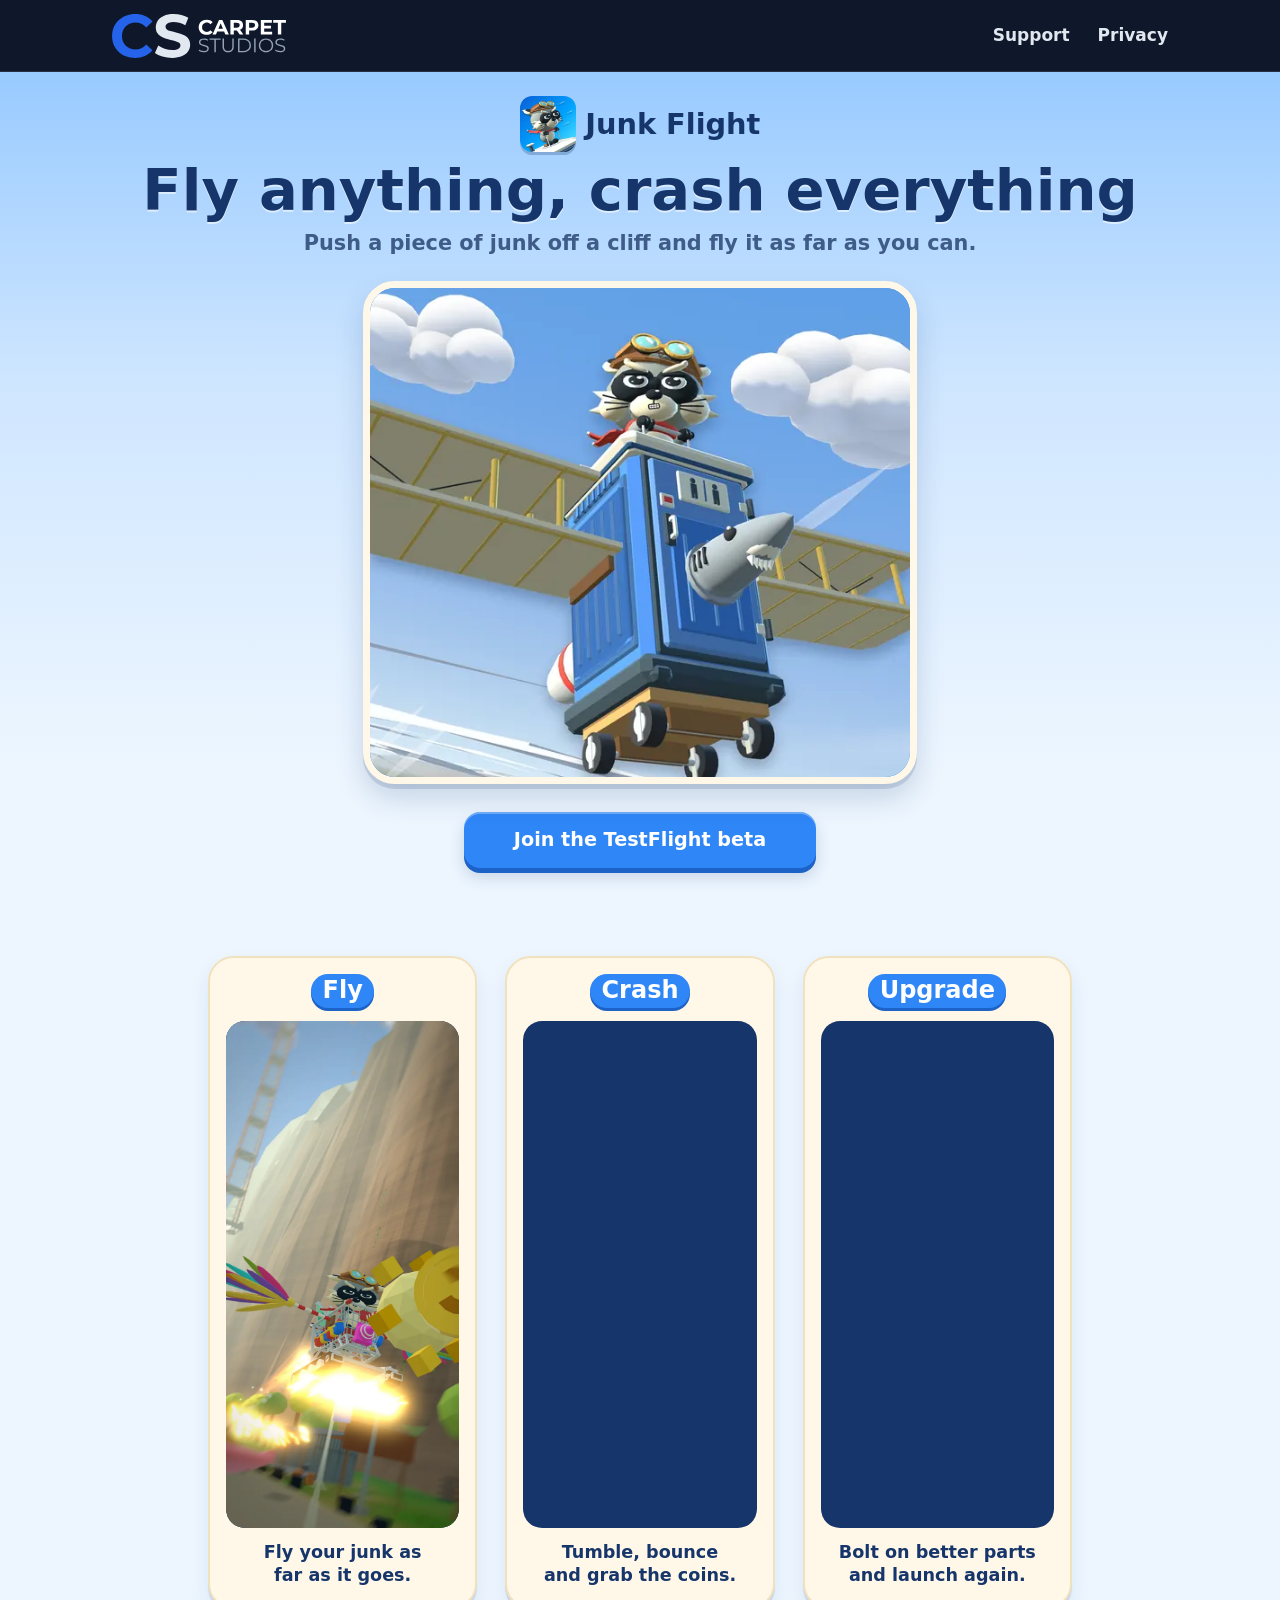
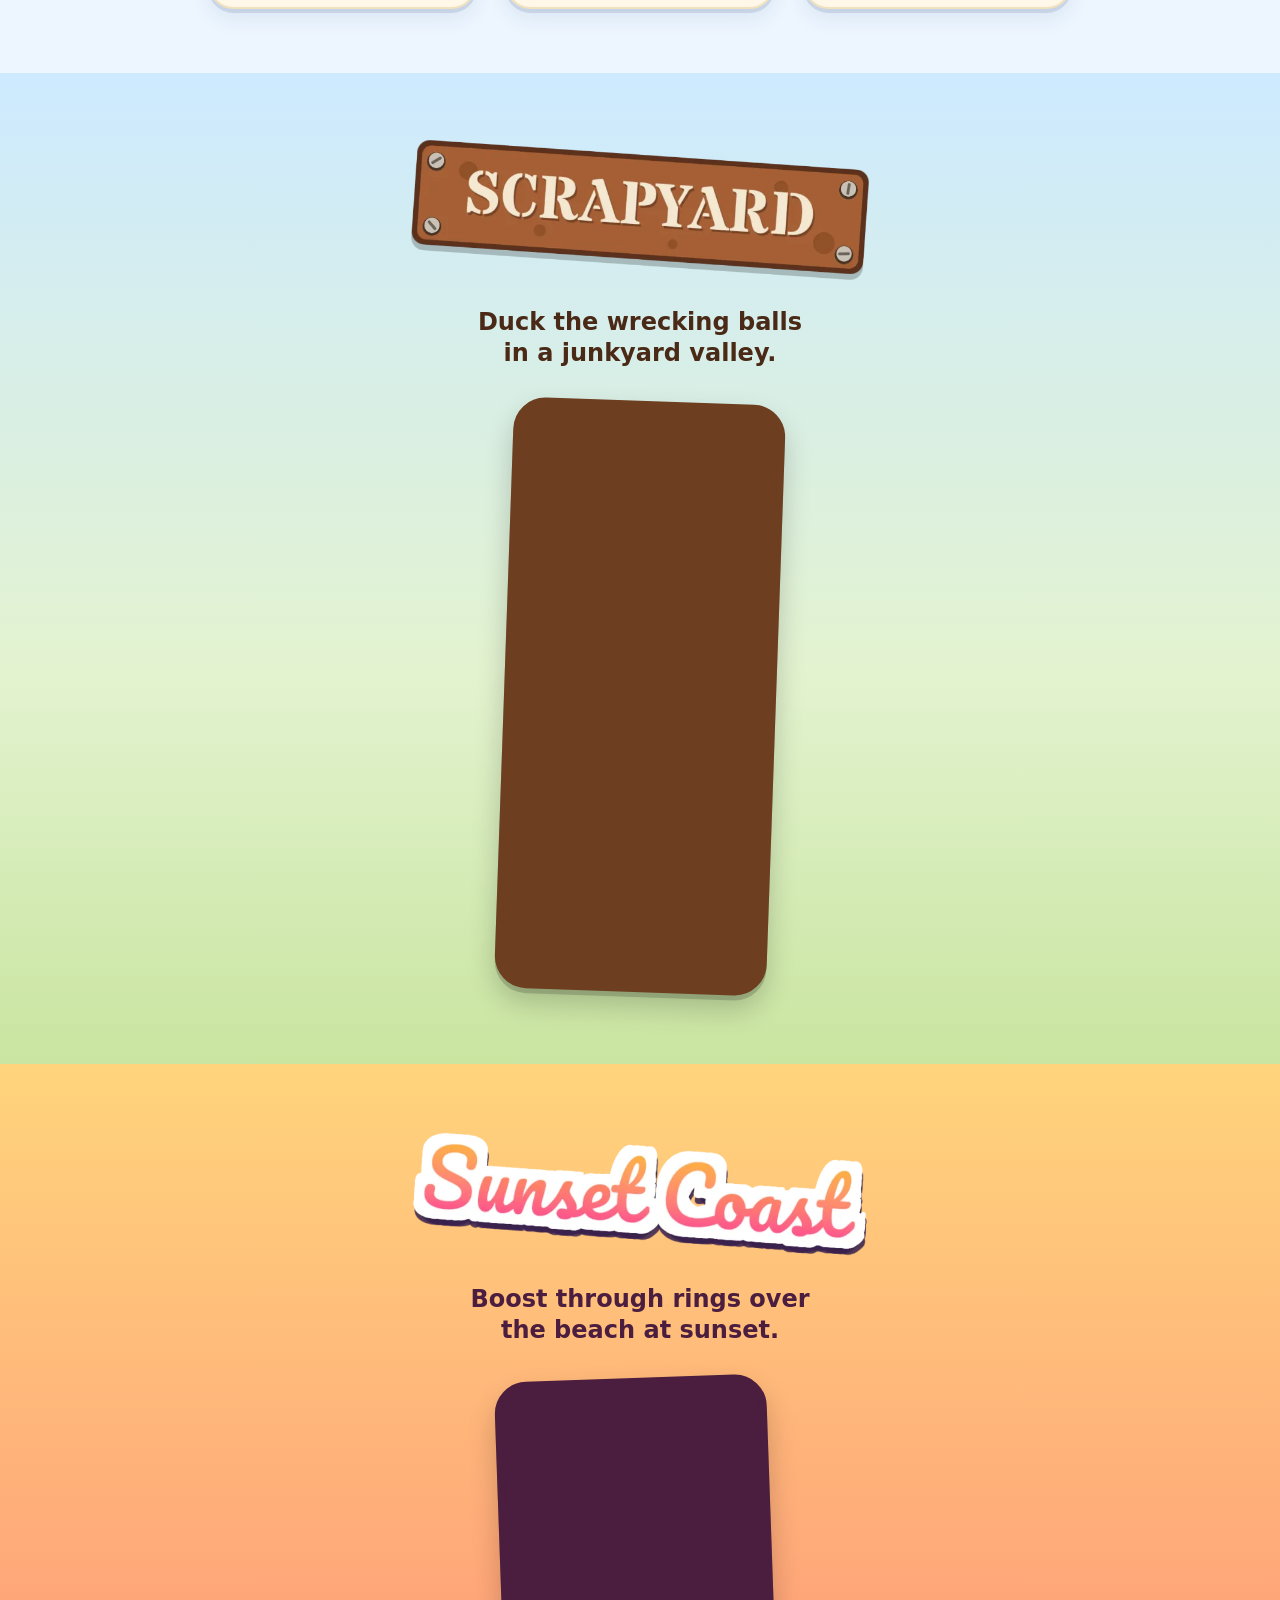
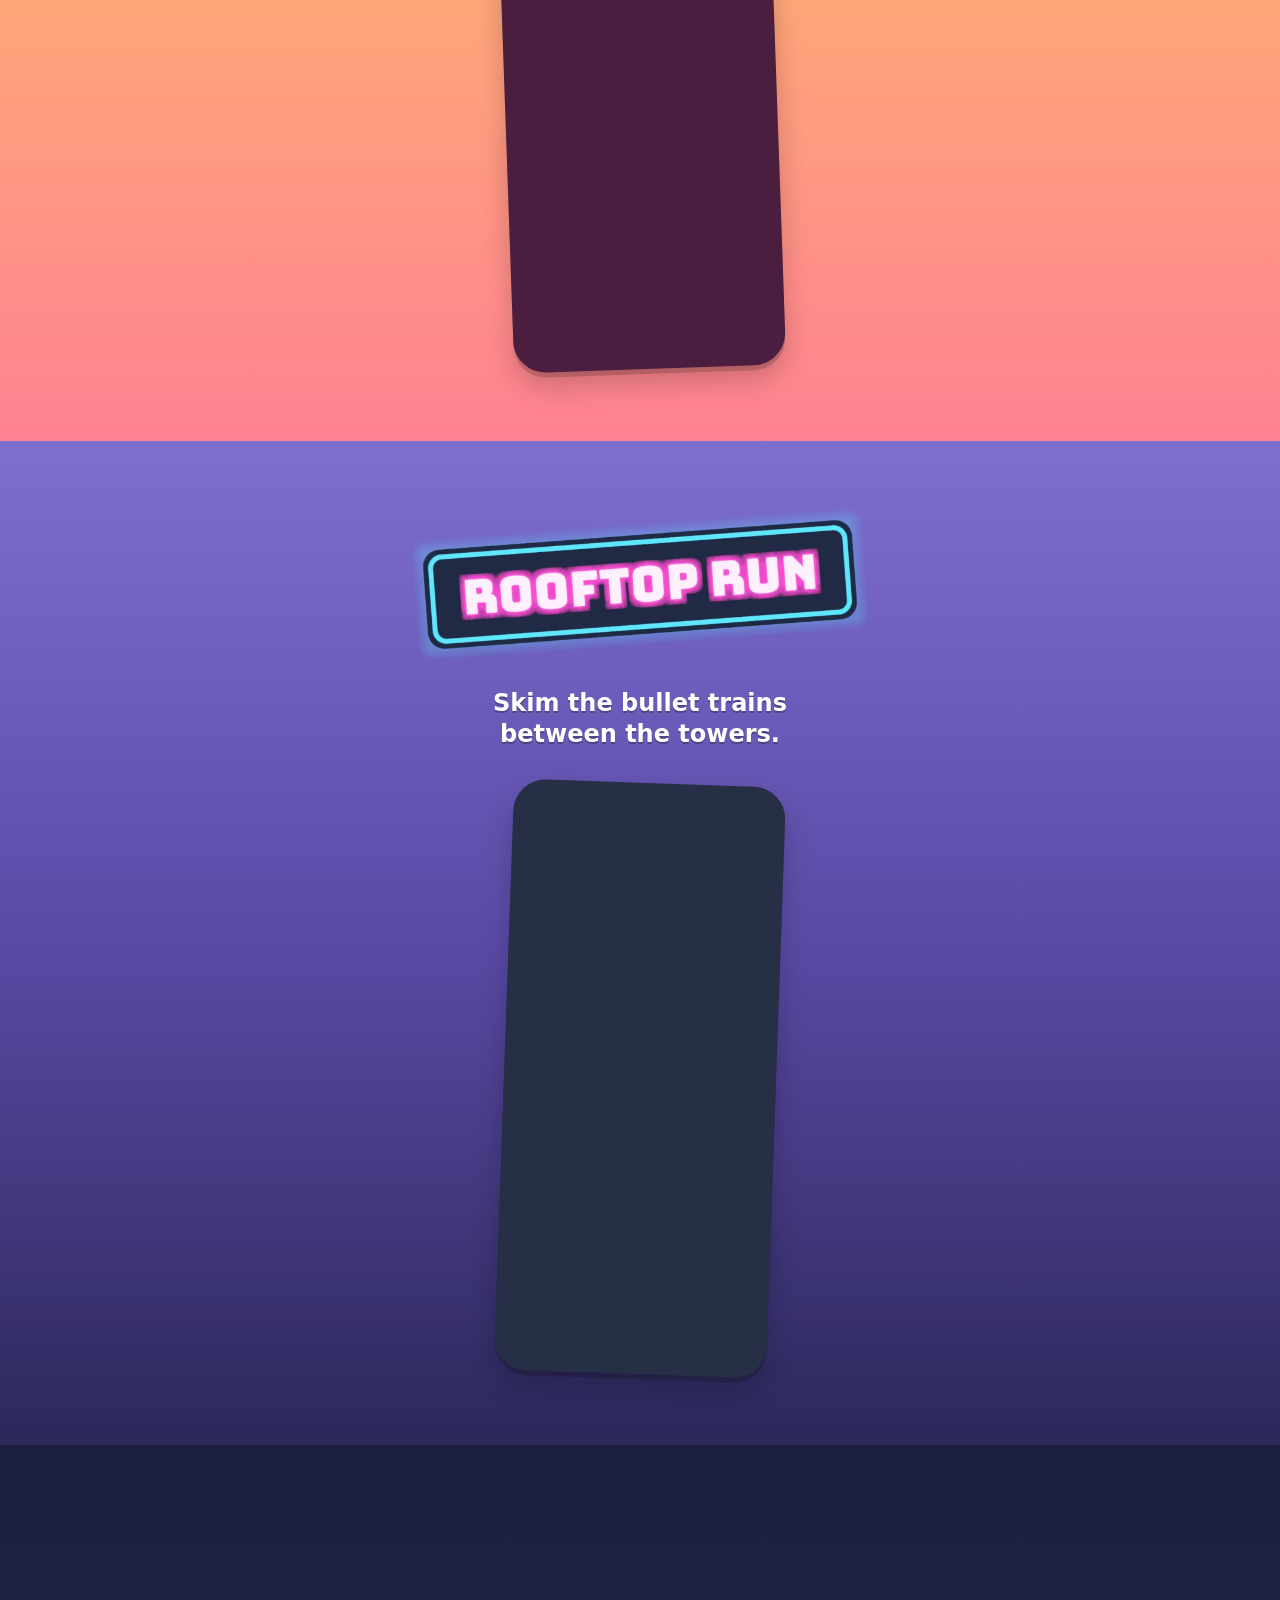
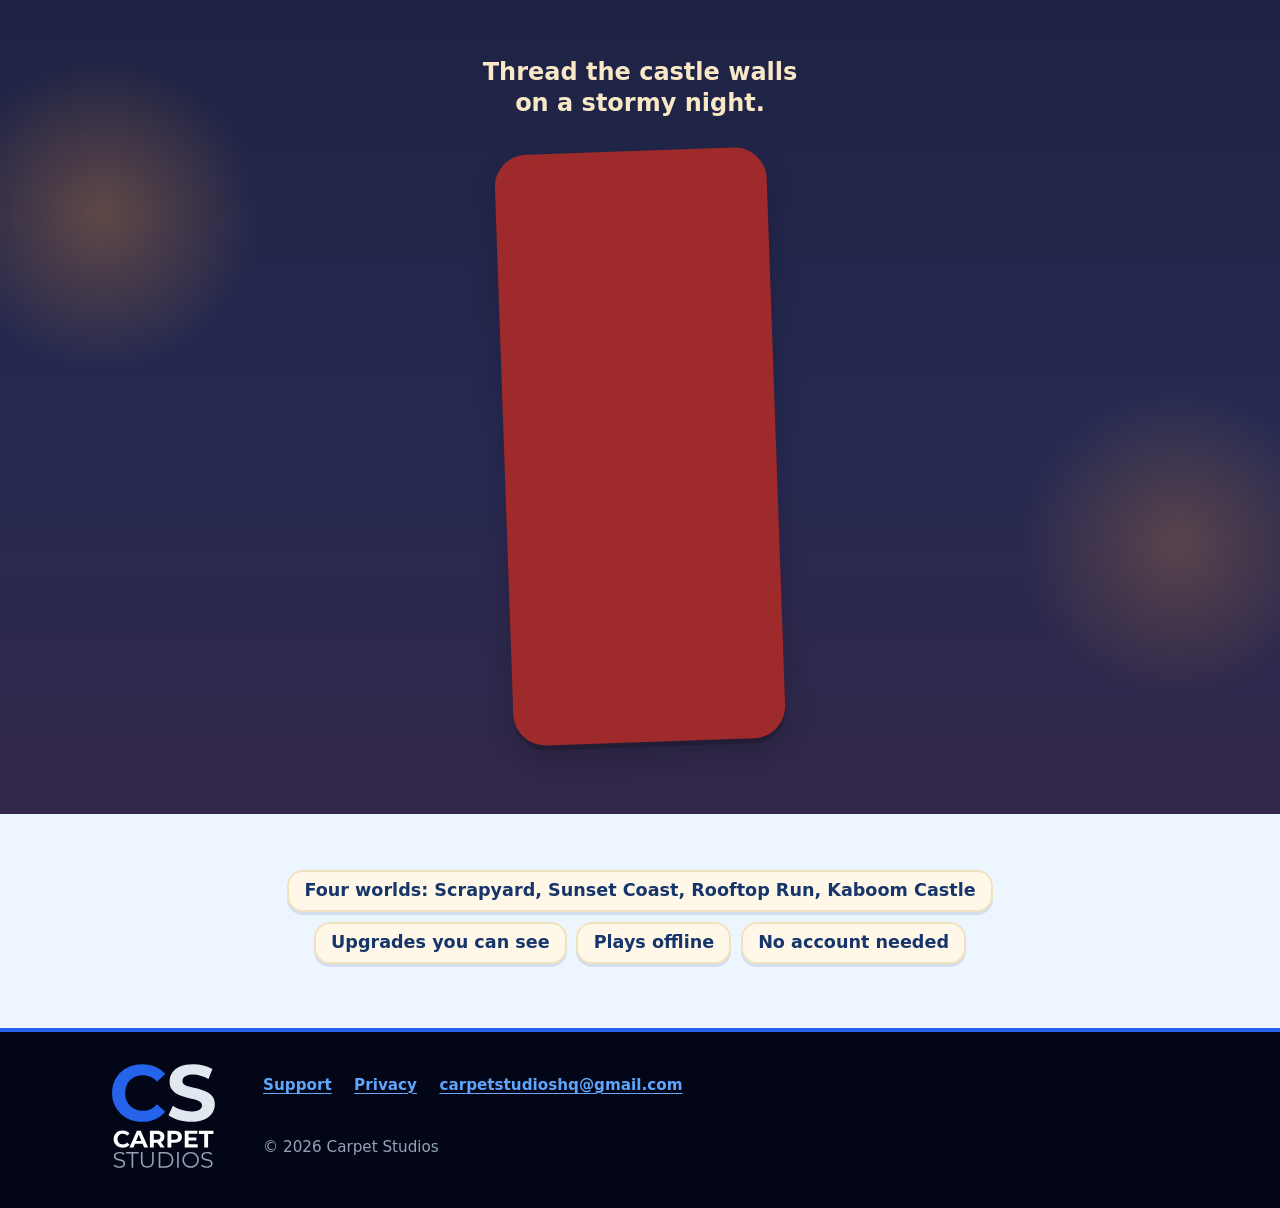
==== commit a5cbd84f: "fix(site): call the Rooftop Run trains bullet trains" ====
--- a/index.html
+++ b/index.html
@@ -121,7 +121,7 @@
 
       <article class="world world-rooftop">
         <h3><img src="assets/img/sticker-rooftop-run.webp" width="800" height="292" loading="lazy" decoding="async" alt="Rooftop Run"></h3>
-        <p>Skim the monorail trains between the towers.</p>
+        <p>Skim the bullet trains between the towers.</p>
         <img class="world-shot"
           src="assets/img/jf-rooftop.webp"
           width="660" height="1434" loading="lazy" decoding="async"
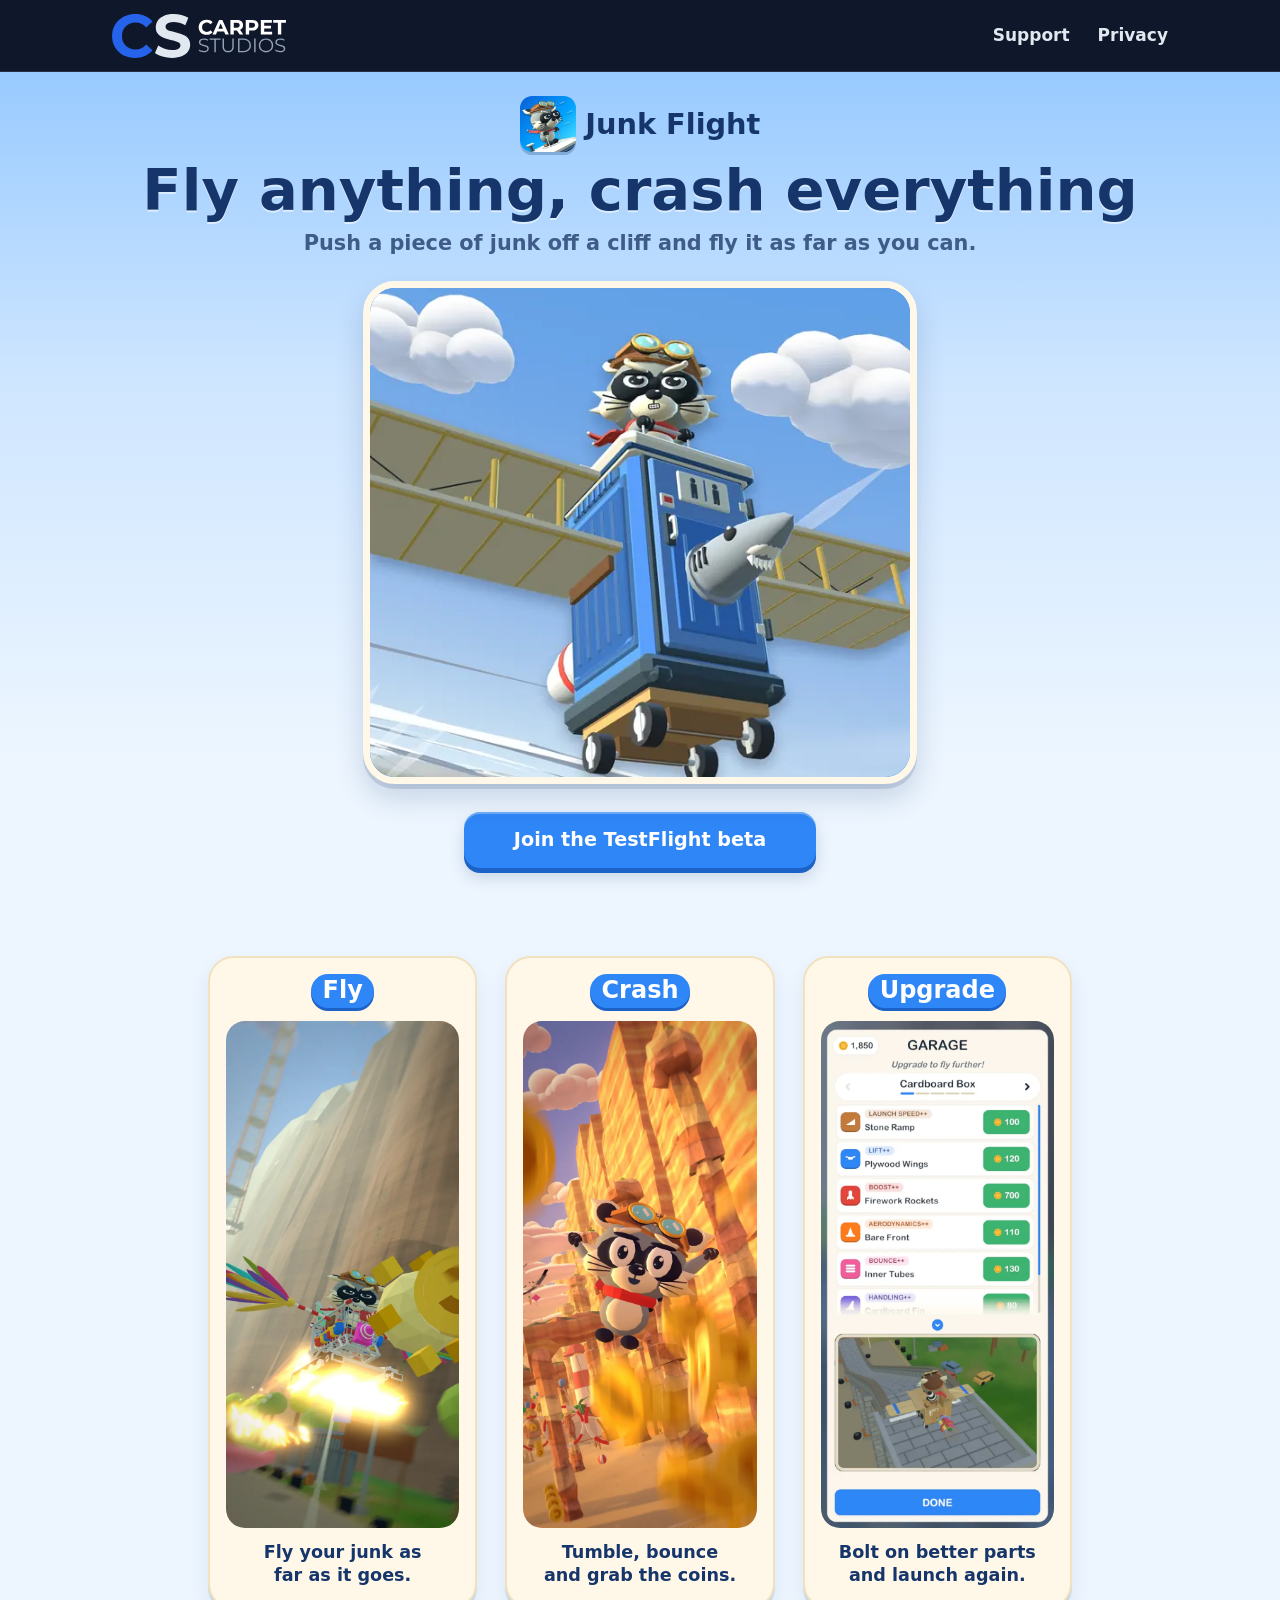
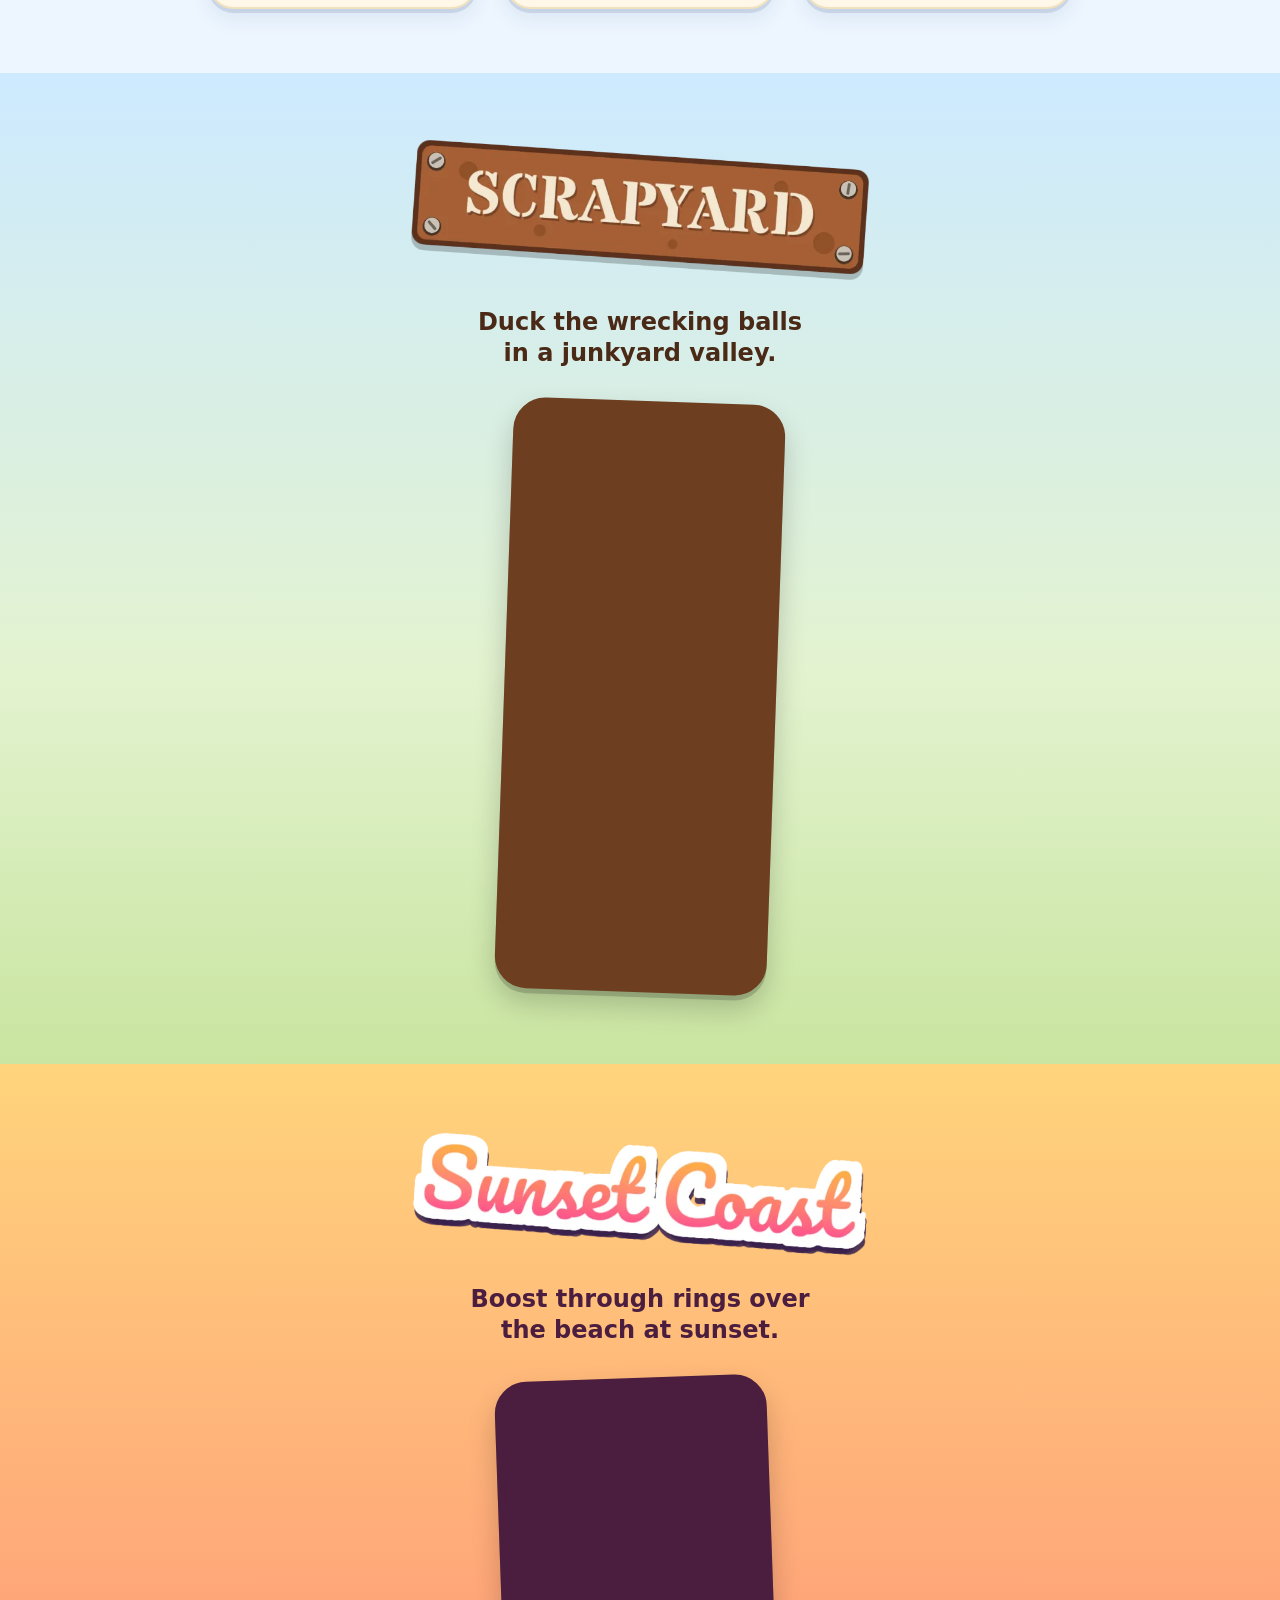
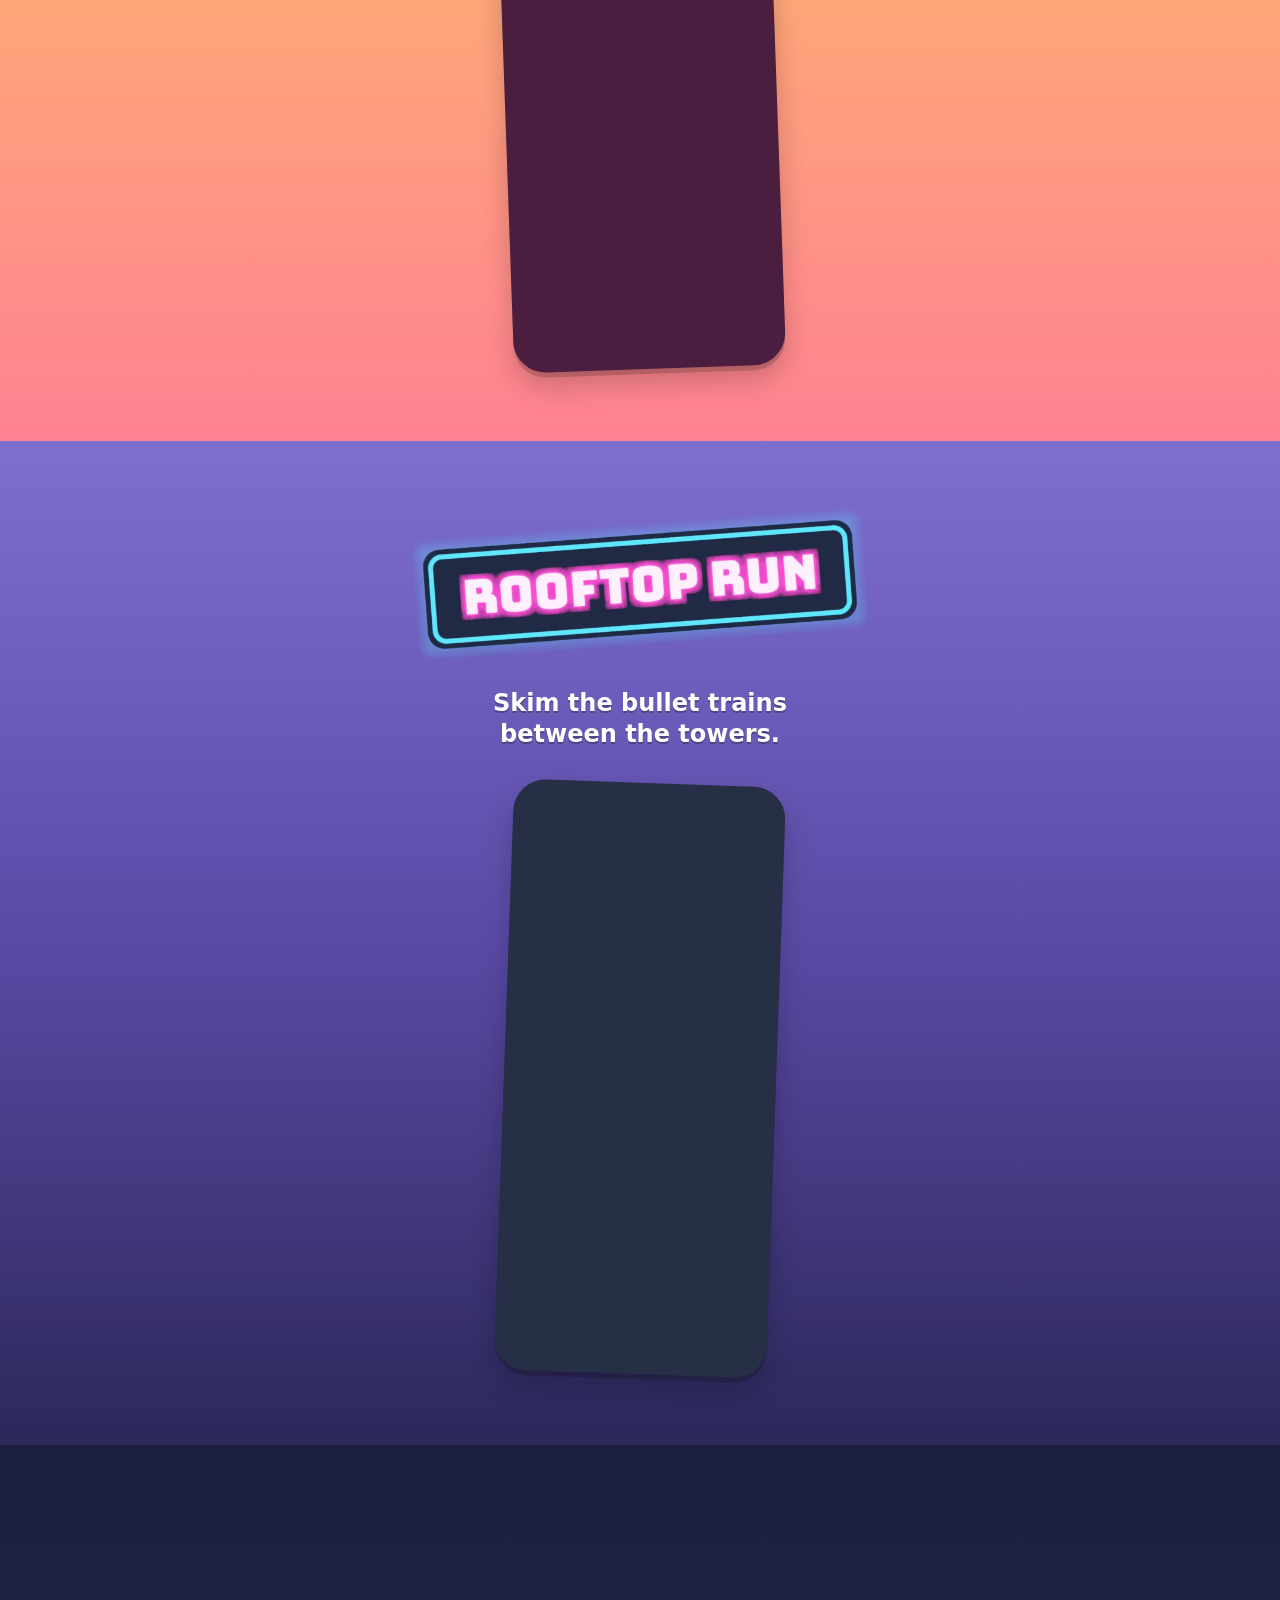
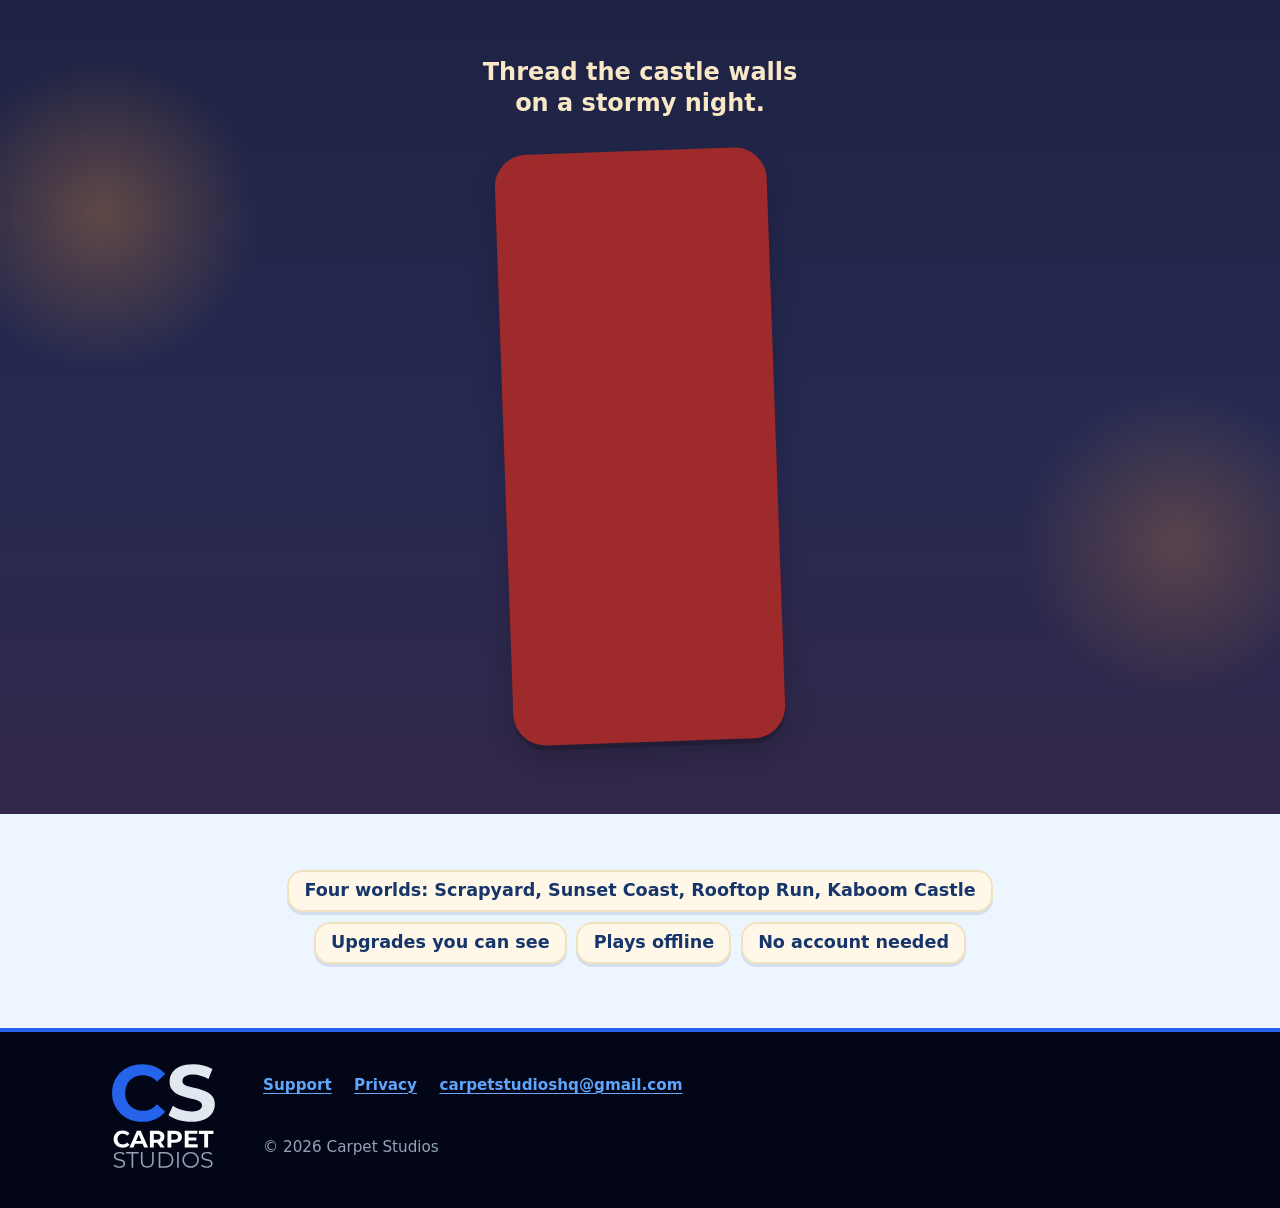
==== commit 81abc1ca: "fix(site): call the Rooftop Run train a bullet train in alt text" ====
--- a/index.html
+++ b/index.html
@@ -125,7 +125,7 @@
         <img class="world-shot"
           src="assets/img/jf-rooftop.webp"
           width="660" height="1434" loading="lazy" decoding="async"
-          alt="The raccoon pilot in a blue portable toilet soars past purple skyscrapers, a water tower, and a monorail train.">
+          alt="The raccoon pilot in a blue portable toilet soars past purple skyscrapers, a water tower, and a bullet train.">
       </article>
 
       <article class="world world-castle">
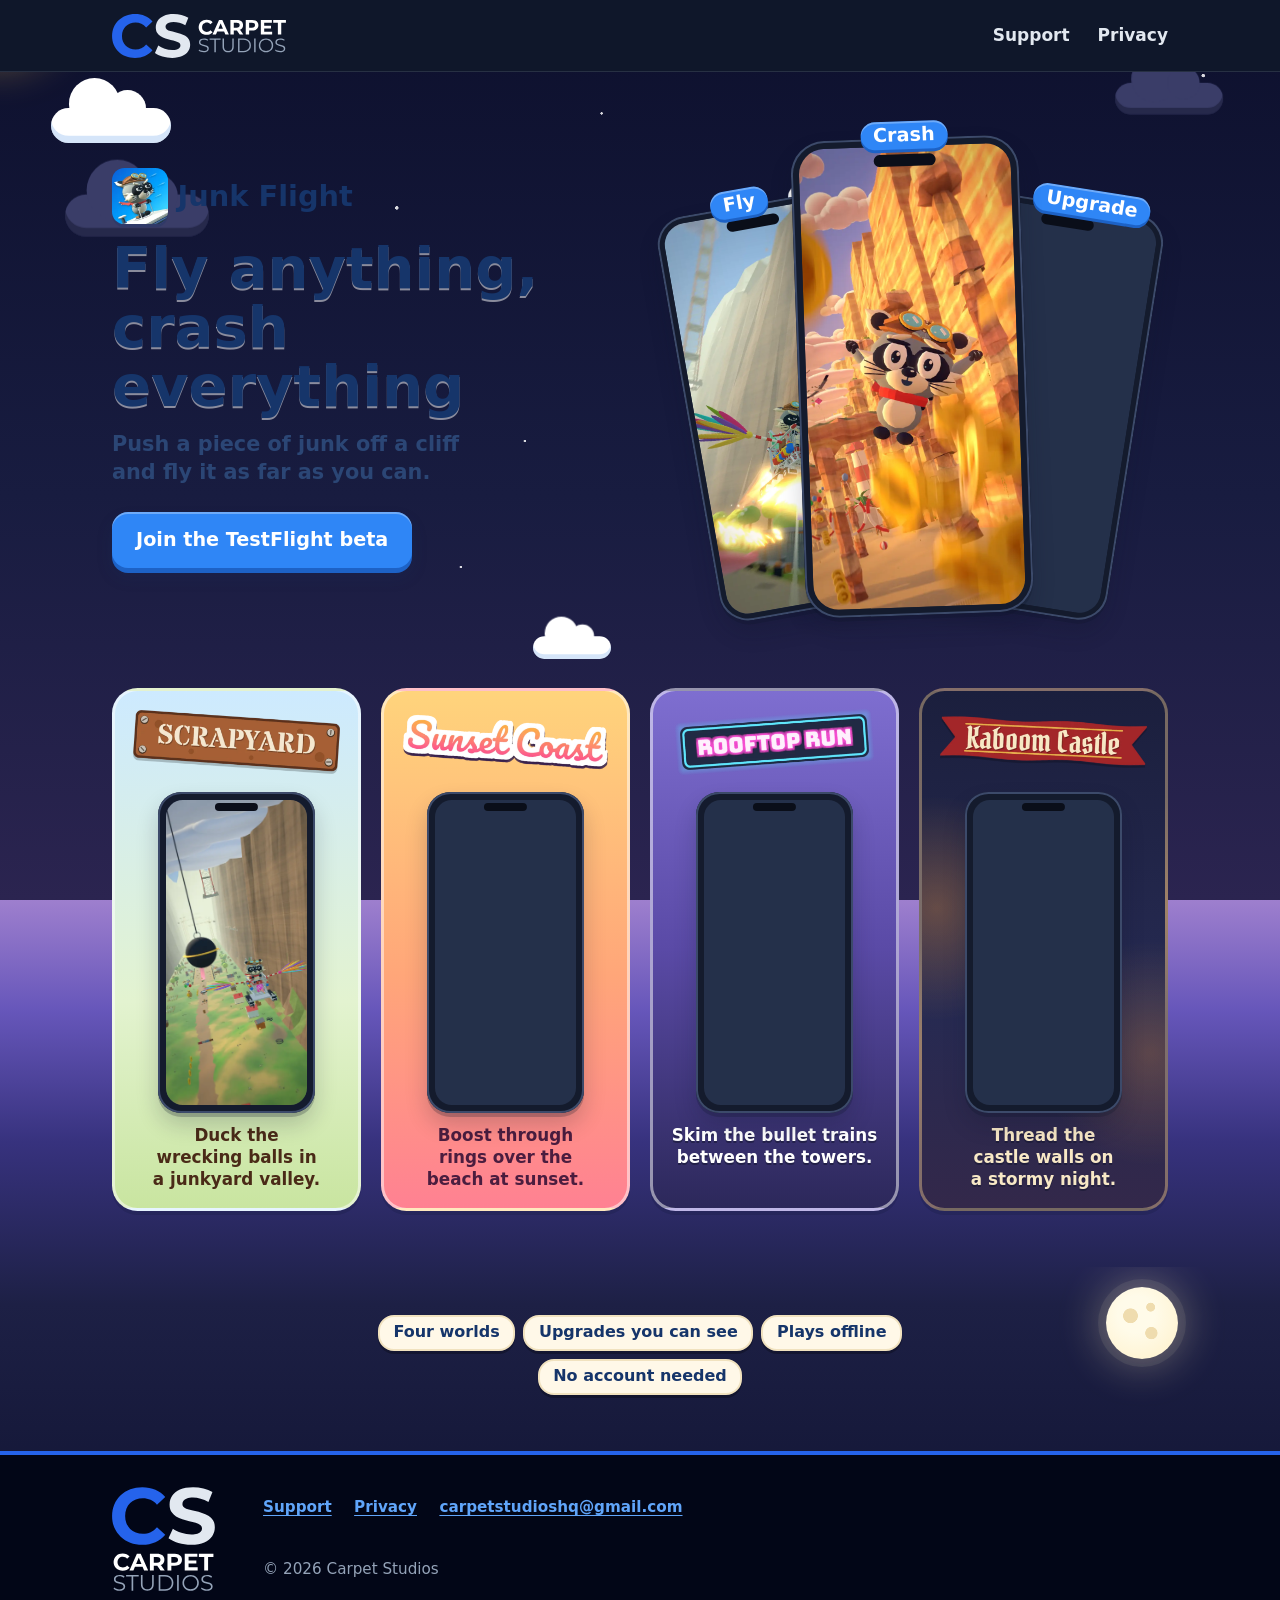
==== commit 0af133e7: "feat(site): rebuild the front page with three phones and a moving sky" ====
--- a/index.html
+++ b/index.html
@@ -27,8 +27,27 @@
   <meta name="twitter:image" content="https://carpetstudios.github.io/assets/img/og-image.jpg">
   <meta name="twitter:image:alt" content="The Carpet Studios logo beside Junk Flight key art of a raccoon pilot flying a winged portable toilet.">
 </head>
-<body>
+<body class="home">
   <a class="skip-link" href="#main">Skip to content</a>
+
+  <!-- The sky behind the page: it passes from morning to a stormy night as
+       you scroll (CSS scroll timelines in site.css; no script). With Reduce
+       Motion, or where scroll timelines aren't supported, it stays hidden and
+       the page shows a still sky instead. -->
+  <div class="sky" aria-hidden="true">
+    <div class="sky-layer sky-sunset"></div>
+    <div class="sky-layer sky-dusk"></div>
+    <div class="sky-layer sky-night"></div>
+  </div>
+  <div class="sky sky-bodies" aria-hidden="true">
+    <div class="stars"></div>
+    <div class="cloud cloud-1"></div>
+    <div class="cloud cloud-2"></div>
+    <div class="cloud cloud-3"></div>
+    <div class="cloud cloud-storm cloud-4"></div>
+    <div class="cloud cloud-storm cloud-5"></div>
+    <div class="sun"></div>
+  </div>
 
   <header class="site-header">
     <div class="wrap">
@@ -46,101 +65,101 @@
 
   <main id="main">
     <section class="hero" aria-labelledby="jf-title">
-      <div class="hero-name">
-        <img class="app-icon" src="assets/img/junk-flight-icon.webp" width="192" height="192" alt="">
-        <h1 id="jf-title">Junk Flight</h1>
+      <div class="hero-text">
+        <div class="hero-name">
+          <img class="app-icon" src="assets/img/junk-flight-icon.webp" width="192" height="192" alt="">
+          <h1 id="jf-title">Junk Flight</h1>
+        </div>
+        <p class="headline">Fly anything, crash everything</p>
+        <p class="pitch">Push a piece of junk off a cliff and fly it as far as you can.</p>
+        <a class="btn" href="https://testflight.apple.com/join/bAjfNBZ2">Join the TestFlight beta</a>
       </div>
-      <p class="headline">Fly anything, crash everything</p>
-      <p class="pitch">Push a piece of junk off a cliff and fly it as far as you can.</p>
 
-      <figure class="hero-art">
-        <div class="hero-art-frame">
-          <img
-            src="assets/img/junk-flight-key-art-600.webp"
-            srcset="assets/img/junk-flight-key-art-600.webp 600w, assets/img/junk-flight-key-art-1000.webp 1000w"
-            sizes="(min-width: 40rem) 30rem, 100vw"
-            width="1000" height="2167"
-            fetchpriority="high"
-            alt="Junk Flight key art: a raccoon pilot in goggles and a red scarf rides a blue portable toilet fitted with biplane wings, a shark-faced rocket, and caster wheels, flying over a heap of junk.">
-        </div>
-      </figure>
-
-      <a class="btn" href="https://testflight.apple.com/join/bAjfNBZ2">Join the TestFlight beta</a>
-    </section>
-
-    <section class="loop" aria-labelledby="loop-title">
-      <h2 class="visually-hidden" id="loop-title">How it plays</h2>
-      <ol class="beats">
-        <li class="beat">
-          <h3>Fly</h3>
-          <img
-            src="assets/img/jf-launch.webp"
-            width="660" height="1434" loading="lazy" decoding="async"
-            alt="The raccoon pilot in goggles blasts off in a shopping cart with tank treads and rocket flames, past a giant coin and a rock wall in the Scrapyard.">
-          <p>Fly your junk as far as it goes.</p>
-        </li>
-        <li class="beat">
-          <h3>Crash</h3>
-          <img
-            src="assets/img/jf-crash.webp"
-            width="660" height="1434" loading="lazy" decoding="async"
-            alt="A close-up of the wide-eyed raccoon pilot tumbling through the air beside sandstone rock pillars, with blurred gold coins flying.">
-          <p>Tumble, bounce and grab the coins.</p>
-        </li>
-        <li class="beat">
-          <h3>Upgrade</h3>
-          <img
-            src="assets/img/jf-garage.webp"
-            width="660" height="1434" loading="lazy" decoding="async"
-            alt="The garage: a list of upgrades for the Cardboard Box, such as Stone Ramp, Plywood Wings, and Firework Rockets, with coin prices and a preview of the vehicle.">
-          <p>Bolt on better parts and launch again.</p>
-        </li>
-      </ol>
+      <div class="hero-phones">
+        <figure class="hero-phone hero-phone-fly">
+          <figcaption class="pill">Fly</figcaption>
+          <div class="phone">
+            <img
+              src="assets/img/jf-launch.webp"
+              width="660" height="1434" decoding="async"
+              alt="The raccoon pilot in goggles blasts off in a shopping cart with tank treads and rocket flames, past a giant coin and a rock wall in the Scrapyard.">
+          </div>
+        </figure>
+        <figure class="hero-phone hero-phone-crash">
+          <figcaption class="pill">Crash</figcaption>
+          <div class="phone">
+            <img
+              src="assets/img/jf-crash.webp"
+              width="660" height="1434" fetchpriority="high"
+              alt="A close-up of the wide-eyed raccoon pilot tumbling through the air beside sandstone rock pillars, with blurred gold coins flying.">
+          </div>
+        </figure>
+        <figure class="hero-phone hero-phone-upgrade">
+          <figcaption class="pill">Upgrade</figcaption>
+          <div class="phone">
+            <img
+              src="assets/img/jf-garage.webp"
+              width="660" height="1434" decoding="async"
+              alt="The garage: a list of upgrades for the Cardboard Box, such as Stone Ramp, Plywood Wings, and Firework Rockets, with coin prices and a preview of the vehicle.">
+          </div>
+        </figure>
+      </div>
     </section>
 
     <section class="worlds" aria-labelledby="worlds-title">
       <h2 class="visually-hidden" id="worlds-title">Four worlds</h2>
+      <div class="worlds-row">
+        <article class="world world-scrapyard">
+          <h3><img src="assets/img/sticker-scrapyard.webp" width="800" height="270" loading="lazy" decoding="async" alt="Scrapyard"></h3>
+          <div class="phone">
+            <img
+              src="assets/img/jf-scrapyard.webp"
+              width="660" height="1434" loading="lazy" decoding="async"
+              alt="The raccoon pilot in a winged shopping cart flies over a green junkyard valley toward a swinging wrecking ball and distant cranes.">
+          </div>
+          <p>Duck the wrecking balls in a junkyard valley.</p>
+        </article>
 
-      <article class="world world-scrapyard">
-        <h3><img src="assets/img/sticker-scrapyard.webp" width="800" height="270" loading="lazy" decoding="async" alt="Scrapyard"></h3>
-        <p>Duck the wrecking balls in a junkyard valley.</p>
-        <img class="world-shot"
-          src="assets/img/jf-scrapyard.webp"
-          width="660" height="1434" loading="lazy" decoding="async"
-          alt="The raccoon pilot in a winged shopping cart flies over a green junkyard valley toward a swinging wrecking ball and distant cranes.">
-      </article>
+        <article class="world world-sunset">
+          <h3><img src="assets/img/sticker-sunset-coast.webp" width="800" height="246" loading="lazy" decoding="async" alt="Sunset Coast"></h3>
+          <div class="phone">
+            <img
+              src="assets/img/jf-boost.webp"
+              width="660" height="1434" loading="lazy" decoding="async"
+              alt="The raccoon pilot flies a tracked cart with rainbow wings through a red-and-white ring at sunset over the Sunset Coast, with coins and balloons around.">
+          </div>
+          <p>Boost through rings over the beach at sunset.</p>
+        </article>
 
-      <article class="world world-sunset">
-        <h3><img src="assets/img/sticker-sunset-coast.webp" width="800" height="246" loading="lazy" decoding="async" alt="Sunset Coast"></h3>
-        <p>Boost through rings over the beach at sunset.</p>
-        <img class="world-shot"
-          src="assets/img/jf-boost.webp"
-          width="660" height="1434" loading="lazy" decoding="async"
-          alt="The raccoon pilot flies a tracked cart with rainbow wings through a red-and-white ring at sunset over the Sunset Coast, with coins and balloons around.">
-      </article>
+        <article class="world world-rooftop">
+          <h3><img src="assets/img/sticker-rooftop-run.webp" width="800" height="292" loading="lazy" decoding="async" alt="Rooftop Run"></h3>
+          <div class="phone">
+            <img
+              src="assets/img/jf-rooftop.webp"
+              width="660" height="1434" loading="lazy" decoding="async"
+              alt="The raccoon pilot in a blue portable toilet soars past purple skyscrapers, a water tower, and a bullet train.">
+          </div>
+          <p>Skim the bullet trains between the towers.</p>
+        </article>
 
-      <article class="world world-rooftop">
-        <h3><img src="assets/img/sticker-rooftop-run.webp" width="800" height="292" loading="lazy" decoding="async" alt="Rooftop Run"></h3>
-        <p>Skim the bullet trains between the towers.</p>
-        <img class="world-shot"
-          src="assets/img/jf-rooftop.webp"
-          width="660" height="1434" loading="lazy" decoding="async"
-          alt="The raccoon pilot in a blue portable toilet soars past purple skyscrapers, a water tower, and a bullet train.">
-      </article>
-
-      <article class="world world-castle">
-        <h3><img src="assets/img/sticker-kaboom-castle.webp" width="800" height="232" loading="lazy" decoding="async" alt="Kaboom Castle"></h3>
-        <p>Thread the castle walls on a stormy night.</p>
-        <img class="world-shot"
-          src="assets/img/jf-castle-b.webp"
-          width="660" height="1434" loading="lazy" decoding="async"
-          alt="The raccoon pilot rides a winged red vending machine along a stone castle wall, under a raised portcullis.">
-      </article>
+        <article class="world world-castle">
+          <h3><img src="assets/img/sticker-kaboom-castle.webp" width="800" height="232" loading="lazy" decoding="async" alt="Kaboom Castle"></h3>
+          <div class="phone">
+            <img
+              src="assets/img/jf-castle-b.webp"
+              width="660" height="1434" loading="lazy" decoding="async"
+              alt="The raccoon pilot rides a winged red vending machine along a stone castle wall, under a raised portcullis.">
+          </div>
+          <p>Thread the castle walls on a stormy night.</p>
+        </article>
+      </div>
     </section>
 
     <section class="facts-band" aria-label="Highlights">
+      <div class="stars" aria-hidden="true"></div>
+      <div class="moon" aria-hidden="true"></div>
       <ul class="facts">
-        <li>Four worlds: Scrapyard, Sunset Coast, Rooftop Run, Kaboom Castle</li>
+        <li>Four worlds</li>
         <li>Upgrades you can see</li>
         <li>Plays offline</li>
         <li>No account needed</li>
--- a/assets/css/site.css
+++ b/assets/css/site.css
@@ -1,4 +1,5 @@
-/* Carpet Studios — shared styles. Phone first; one breakpoint at 56rem.
+/* Carpet Studios — shared styles. Phone first; the shell and text pages
+   have one breakpoint at 56rem, and the front page adds 40rem and 64rem.
    Pages use Junk Flight's look (sky, toy buttons, cream cards, ocean blue).
    The studio's own colors (slate and blue, from its logos) appear only in
    the header and footer. */
@@ -250,17 +251,103 @@
     0 3px 6px rgb(22 53 106 / 0.18);
 }
 
+/* Front page: the day passing ----------------------------------------
+   The sky goes from Scrapyard morning through Sunset Coast and Rooftop Run
+   dusk to the Kaboom Castle night. By default it is a still gradient down
+   the page, with the sun in the hero and the moon by the footer. Where CSS
+   scroll timelines work and Reduce Motion is off, a fixed sky takes over
+   (at the end of this section): its layers fade, the sun arcs and sets, the
+   moon rises, clouds drift and stars come out, all driven by the scroll
+   position and animating only opacity and transforms. */
+
+.home {
+  --sky-morning: linear-gradient(180deg, #6db2ff 0%, #a7d3ff 48%, #e2f0ff 100%);
+  --sky-sunset: linear-gradient(180deg, #f9907f 0%, #ffb57c 48%, #ffdf98 100%);
+  --sky-dusk: linear-gradient(180deg, #37327e 0%, #6656ba 50%, #b08cd4 100%);
+  --sky-night: linear-gradient(180deg, #0d102d 0%, #181c40 55%, #2b2450 100%);
+  --sun-face: radial-gradient(circle at 40% 38%, #fff8d2 0 16%, #ffe36c 44%, #ffc93c 100%);
+  --sun-glow: 0 0 0 0.55rem rgb(255 226 110 / 0.28), 0 0 2.75rem 0.9rem rgb(255 206 84 / 0.42);
+  --sun-size: 4.75rem;
+
+  background:
+    linear-gradient(180deg,
+      #6db2ff 0, #a7d3ff 9%, #dcedff 19%,
+      #ffe09a 29%, #ffbb7e 38%, #f99a86 45%,
+      #b08cd4 53%, #6656ba 62%, #37327e 70%,
+      #1d2045 80%, #0d102d 100%) no-repeat,
+    #0d102d;
+}
+
+/* The fixed sky only shows when it can follow the scroll (see the end of
+   this section). */
+.sky {
+  display: none;
+}
+
+/* Phone frames, drawn in CSS. Sizes are percentages of the frame's width
+   (padding) and of its own box (radius, notch), so a frame scales with the
+   width it is given. */
+.phone {
+  position: relative;
+  width: 100%;
+  padding: 3.6%;
+  background: #141b2d;
+  border-radius: 15% / 7%;
+  box-shadow:
+    inset 0 0 0 2px #3c4a6a,
+    0 4px 0 rgb(13 20 40 / 0.22),
+    0 12px 22px rgb(13 20 40 / 0.2);
+}
+
+.phone::after { /* the Dynamic Island */
+  content: "";
+  position: absolute;
+  top: 3.3%;
+  left: 50%;
+  width: 27%;
+  height: 2.7%;
+  translate: -50% 0;
+  border-radius: 999px;
+  background: #0a0e19;
+}
+
+.phone img {
+  width: 100%;
+  aspect-ratio: 660 / 1434;
+  object-fit: cover;
+  border-radius: 12% / 5.6%;
+  background: #24304a;
+}
+
+/* Small label pill: white on ocean blue needs large text (3:1). */
+.pill {
+  margin: 0;
+  padding: 0.1rem 0.8rem 0.15rem;
+  background: var(--ocean);
+  color: #fff;
+  font: 900 1.2rem/1.25 var(--font-round);
+  border-radius: 999px;
+  box-shadow: inset 0 2px 0 rgb(255 255 255 / 0.3), 0 3px 0 var(--ocean-lip);
+  white-space: nowrap;
+}
+
 /* Front page: first screen ------------------------------------------- */
 
 .hero {
   display: flex;
   flex-direction: column;
   align-items: center;
-  justify-content: center;
   min-height: calc(100vh - var(--header-h));
   min-height: calc(100svh - var(--header-h));
-  padding: 1rem var(--gutter) 1.5rem;
+  padding: 1.25rem var(--gutter) 1.75rem;
+  overflow-x: clip;
   text-align: center;
+}
+
+.hero-text {
+  display: flex;
+  flex-direction: column;
+  align-items: center;
 }
 
 .hero-name {
@@ -288,196 +375,210 @@
   font: 900 clamp(2rem, 9vw, 3.6rem)/1.02 var(--font-round);
   color: var(--navy);
   text-wrap: balance;
-  text-shadow: 0 2px 0 rgb(255 255 255 / 0.55);
+  text-shadow: 0 2px 0 rgb(255 255 255 / 0.5);
 }
 
 .pitch {
   margin: 0.55rem 0 0;
   max-width: 24rem;
   font: 700 1.05rem/1.35 var(--font-round);
-  color: var(--navy-soft);
+  color: #2b4675; /* darker than --navy-soft: 4.5:1 on the morning sky */
   text-wrap: balance;
 }
 
-.hero-art {
-  flex: 1 1 0;
+.hero .btn {
+  width: min(100%, 22rem);
+  margin-top: 1.1rem;
+}
+
+/* Three phones, fanned. The fan sizes itself to the space left on the first
+   screen: --w is the middle phone's width, from the box's width or height,
+   whichever runs out first. */
+.hero-phones {
+  position: relative;
+  flex: 1 0 20rem;
+  width: 100%;
+  max-width: 34rem;
+  margin-top: 1.4rem;
+  container-type: size;
+  isolation: isolate;
+}
+
+.hero-phones::before { /* the still sun, rising behind the phones */
+  content: "";
+  position: absolute;
+  z-index: -1;
+  top: 1%;
+  left: 70%;
+  width: var(--sun-size);
+  aspect-ratio: 1;
+  border-radius: 50%;
+  background: var(--sun-face);
+  box-shadow: var(--sun-glow);
+}
+
+.hero-phone {
+  --w: min(46cqw, 42cqh);
+  position: absolute;
+  top: 50%;
+  left: 50%;
+  display: flex;
+  flex-direction: column;
+  align-items: center;
+  width: var(--w);
+  margin: 0;
+}
+
+/* The label sits on the top edge, where each phone of the fan shows. */
+.hero-phone .pill {
+  position: relative;
+  z-index: 1;
+  margin-bottom: -0.7rem;
+}
+
+.hero-phone-crash {
+  z-index: 2;
+  translate: -50% -50%;
+  rotate: -2deg;
+}
+
+.hero-phone-fly,
+.hero-phone-upgrade {
+  width: calc(var(--w) * 0.86);
+}
+
+.hero-phone-fly {
+  translate: calc(-50% - var(--w) * 0.56) -43%;
+  rotate: -10deg;
+}
+
+.hero-phone-upgrade {
+  translate: calc(-50% + var(--w) * 0.56) -43%;
+  rotate: 9deg;
+}
+
+/* Side labels lean outward, clear of the middle phone. */
+.hero-phone-fly .pill {
+  translate: -18% 0;
+}
+
+.hero-phone-upgrade .pill {
+  translate: 18% 0;
+}
+
+/* Front page: four worlds -------------------------------------------- */
+
+.worlds {
+  padding: 1.25rem var(--gutter) 3rem;
+}
+
+.worlds-row {
+  display: grid;
+  gap: 1rem;
+  max-width: calc(var(--max) - 2 * var(--gutter));
+  margin: 0 auto;
+}
+
+.world {
+  position: relative;
+  display: flex;
+  flex-direction: column;
+  align-items: center;
+  gap: 0.75rem;
+  padding: 1rem 1rem 1.25rem;
+  color: var(--ink);
+  text-align: center;
+}
+
+/* The card's own sky. It sits in a layer below the content and, on a
+   phone, below the moving sun and clouds too, so the day passes across the
+   cards instead of hiding behind them. */
+.world::before {
+  content: "";
+  position: absolute;
+  inset: 0;
+  z-index: -2;
+  background: var(--card);
+  border: 3px solid var(--edge, rgb(255 255 255 / 0.5));
+  border-radius: 1.6rem;
+  box-shadow: 0 4px 0 rgb(13 20 40 / 0.14);
+}
+
+.world h3 {
   display: flex;
   align-items: center;
   justify-content: center;
   width: 100%;
-  min-height: 11rem;
-  max-height: 40rem;
-  margin: 1rem 0 1.25rem;
-  container-type: size;
-}
-
-/* The frame fills the space left on the first screen, between 1.1:1 wide
-   and 1:1.2 tall. The art is cropped from 25.5% of its height, below its
-   own title and just above the raccoon's goggles, so any frame in that
-   range shows the raccoon and the whole vessel. */
-.hero-art-frame {
-  width: 100%;
-  height: 100%;
-  width: min(100cqw, 110cqh);
-  height: min(100cqh, 120cqw);
-  overflow: hidden;
-  border: 5px solid var(--cream);
-  border-radius: 1.6rem;
-  background: var(--ocean);
-  box-shadow: 0 5px 0 rgb(22 53 106 / 0.14), 0 14px 28px rgb(22 53 106 / 0.18);
-}
-
-.hero-art img {
-  width: 100%;
-  margin-top: -55.3%; /* 25.5% of the art's height (2167 / 1000 × 25.5%) */
-}
-
-.hero .btn {
-  width: min(100%, 22rem);
-}
-
-/* Front page: the loop ----------------------------------------------- */
-
-.loop {
-  padding: 2.25rem var(--gutter) 2.75rem;
-}
-
-.beats {
-  display: grid;
-  grid-template-columns: repeat(3, minmax(0, 1fr));
-  gap: 0.6rem;
-  max-width: 54rem;
-  margin: 0 auto;
-  padding: 0;
-  list-style: none;
-}
-
-.beat {
-  display: flex;
-  flex-direction: column;
-  align-items: center;
-  gap: 0.5rem;
-  padding: 0.55rem 0.45rem 0.8rem;
-  background: var(--cream);
-  border: 2px solid var(--cream-edge);
-  border-radius: 1.2rem;
-  box-shadow: var(--card-shadow);
-  text-align: center;
-}
-
-.beat h3 {
+  height: 5.25rem;
   margin: 0;
-  padding: 0.15rem 0.7rem 0.2rem;
-  background: var(--ocean);
-  color: #fff;
-  font: 900 1.2rem/1.2 var(--font-round); /* large text, as on the button */
-  border-radius: 999px;
-  box-shadow: 0 3px 0 var(--ocean-lip);
-}
-
-.beat img {
-  width: 100%;
-  aspect-ratio: 660 / 1434;
-  object-fit: cover;
-  border-radius: 0.85rem;
-  background: var(--navy);
-}
-
-.beat p {
+}
+
+.world h3 img {
+  width: auto;
+  max-width: min(100%, 16.5rem);
+  max-height: 100%;
+}
+
+/* On a phone each card is about two thirds of the screen, so the next one
+   peeks in: 13rem is the sticker, line, gaps and padding. */
+.world .phone {
+  width: clamp(7.5rem, (66svh - 13rem) / 2.09, 12rem);
+}
+
+.world p {
+  max-width: 18rem;
   margin: 0;
-  font: 700 0.875rem/1.3 var(--font-round);
+  font: 800 1.1rem/1.3 var(--font-round);
   text-wrap: balance;
-}
-
-/* Front page: four worlds -------------------------------------------- */
-
-.world {
-  display: flex;
-  flex-direction: column;
-  align-items: center;
-  padding: 2.5rem var(--gutter) 3rem;
-  color: var(--ink);
-  text-align: center;
-}
-
-.world h3 {
-  width: min(92%, 26rem);
-  margin: 0;
-}
-
-.world h3 img {
-  width: 100%;
-}
-
-.world p {
-  max-width: 21rem;
-  margin: 0.75rem 0 1.5rem;
-  font: 800 1.2rem/1.3 var(--font-round);
-  text-wrap: balance;
-}
-
-.world-shot {
-  width: min(62%, 16rem);
-  aspect-ratio: 660 / 1434;
-  object-fit: cover;
-  border: 5px solid var(--frame);
-  border-radius: 1.5rem;
-  background: var(--frame);
-  box-shadow: 0 5px 0 rgb(0 0 0 / 0.16), 0 14px 28px rgb(0 0 0 / 0.2);
-  transform: rotate(2deg);
-}
-
-.world:nth-of-type(even) .world-shot {
-  transform: rotate(-2deg);
 }
 
 /* Scrapyard: a fresh morning */
 .world-scrapyard {
   --ink: #4a2a17;
-  --frame: #6e3e20;
-  background: linear-gradient(180deg, #cdeaff 0%, #e3f3d0 60%, #c9e5a0 100%);
+  --card: linear-gradient(180deg, #cdeaff 0%, #e3f3d0 60%, #c9e5a0 100%);
 }
 
 /* Sunset Coast: a golden sunset */
 .world-sunset {
   --ink: #4b1d3f;
-  --frame: #4b1d3f;
-  background: linear-gradient(180deg, #ffd47c 0%, #ffa679 55%, #ff8192 100%);
+  --card: linear-gradient(180deg, #ffd47c 0%, #ffa679 55%, #ff8192 100%);
 }
 
 /* Rooftop Run: a lavender dusk */
 .world-rooftop {
   --ink: #fff;
-  --frame: #262f45;
-  background: linear-gradient(180deg, #7e6ed0 0%, #5a4aa6 50%, #2c285a 100%);
-}
-
-.world-rooftop p {
-  text-shadow: 0 2px 0 rgb(38 47 69 / 0.45);
+  --card: linear-gradient(180deg, #7e6ed0 0%, #5a4aa6 50%, #2c285a 100%);
+}
+
+.world-rooftop p,
+.world-castle p {
+  text-shadow: 0 2px 0 rgb(20 22 48 / 0.55);
 }
 
 /* Kaboom Castle: a stormy night lit by torches */
 .world-castle {
   --ink: #f8e8c6;
-  --frame: #9e2a2b;
-  background:
-    radial-gradient(14rem 14rem at 8% 38%, rgb(255 160 60 / 0.28), transparent 70%),
-    radial-gradient(14rem 14rem at 92% 72%, rgb(255 160 60 / 0.22), transparent 70%),
+  --edge: rgb(255 214 150 / 0.4);
+  --card:
+    radial-gradient(10rem 10rem at 6% 42%, rgb(255 160 60 / 0.3), transparent 70%),
+    radial-gradient(10rem 10rem at 94% 70%, rgb(255 160 60 / 0.24), transparent 70%),
     linear-gradient(180deg, #1b1f3d 0%, #262a52 60%, #33284a 100%);
 }
 
-/* Front page: facts -------------------------------------------------- */
+/* Front page: facts, under the night sky ----------------------------- */
 
 .facts-band {
-  padding: 2.5rem var(--gutter) 3rem;
-  background: var(--sky-low);
+  position: relative;
+  padding: 7rem var(--gutter) 3rem;
+  overflow: clip; /* the rising moon comes up from behind the footer */
 }
 
 .facts {
+  position: relative;
   display: flex;
   flex-wrap: wrap;
   justify-content: center;
-  gap: 0.6rem;
+  gap: 0.5rem;
   max-width: 46rem;
   margin: 0 auto;
   padding: 0;
@@ -485,13 +586,374 @@
 }
 
 .facts li {
-  padding: 0.45rem 0.95rem;
+  padding: 0.3rem 0.85rem 0.35rem;
   background: var(--cream);
   border: 2px solid var(--cream-edge);
   border-radius: 1rem;
-  box-shadow: 0 3px 0 rgb(22 53 106 / 0.12);
-  font: 700 1rem/1.35 var(--font-round);
+  box-shadow: 0 3px 0 rgb(0 0 0 / 0.25);
+  font: 700 0.9rem/1.35 var(--font-round);
   text-align: center;
+}
+
+.moon {
+  position: absolute;
+  top: 1.5rem;
+  left: 14%; /* opposite the phone's sunset */
+  width: 3.75rem;
+  aspect-ratio: 1;
+  border-radius: 50%;
+  background:
+    radial-gradient(circle at 34% 40%, #efdcae 0 11%, transparent 12%),
+    radial-gradient(circle at 63% 64%, #efdcae 0 9%, transparent 10%),
+    radial-gradient(circle at 62% 28%, #efdcae 0 6%, transparent 7%),
+    radial-gradient(circle at 42% 38%, #fffbe9 0 30%, #fff0c8 100%);
+  box-shadow: 0 0 0 0.5rem rgb(255 243 207 / 0.08), 0 0 2.5rem 0.5rem rgb(255 236 190 / 0.3);
+}
+
+/* Stars: small dots placed by percent, so one pattern fills any box. */
+.stars {
+  position: absolute;
+  inset: 0;
+  pointer-events: none;
+  background:
+    radial-gradient(circle at 6% 14%, #fff 0 1.5px, transparent 2px),
+    radial-gradient(circle at 17% 52%, #fff 0 1px, transparent 1.5px),
+    radial-gradient(circle at 24% 8%, #fff 0 1px, transparent 1.5px),
+    radial-gradient(circle at 31% 33%, #fff 0 1.5px, transparent 2px),
+    radial-gradient(circle at 41% 70%, #fff 0 1px, transparent 1.5px),
+    radial-gradient(circle at 47% 18%, #fff 0 1px, transparent 1.5px),
+    radial-gradient(circle at 56% 44%, #fff 0 1.5px, transparent 2px),
+    radial-gradient(circle at 63% 9%, #fff 0 1px, transparent 1.5px),
+    radial-gradient(circle at 71% 58%, #fff 0 1px, transparent 1.5px),
+    radial-gradient(circle at 79% 26%, #fff 0 1.5px, transparent 2px),
+    radial-gradient(circle at 88% 64%, #fff 0 1px, transparent 1.5px),
+    radial-gradient(circle at 94% 12%, #fff 0 1.5px, transparent 2px),
+    radial-gradient(circle at 12% 84%, #fff 0 1px, transparent 1.5px),
+    radial-gradient(circle at 36% 90%, #fff 0 1px, transparent 1.5px),
+    radial-gradient(circle at 84% 88%, #fff 0 1px, transparent 1.5px);
+  opacity: 0.85;
+}
+
+/* Wider screens ------------------------------------------------------ */
+
+@media (min-width: 40rem) {
+  .worlds-row {
+    grid-template-columns: repeat(2, minmax(0, 1fr));
+    gap: 1.25rem;
+  }
+
+  .world {
+    isolation: isolate; /* side by side, the cards cover the sun */
+  }
+
+  .world .phone {
+    width: min(72%, 13rem);
+  }
+}
+
+@media (min-width: 56rem) {
+  .home {
+    --sun-size: 6.25rem;
+  }
+
+  .hero {
+    display: grid;
+    grid-template-columns: minmax(0, 1fr) minmax(0, 1fr);
+    align-items: center;
+    column-gap: 2rem;
+    min-height: 0; /* the worlds row peeks in below */
+    max-width: var(--max);
+    margin-inline: auto;
+    padding-block: 1.5rem 2rem;
+    text-align: left;
+  }
+
+  .hero-text {
+    align-items: flex-start;
+  }
+
+  .app-icon {
+    width: 3.5rem;
+    height: 3.5rem;
+  }
+
+  .hero h1 {
+    font-size: 1.8rem;
+  }
+
+  .headline {
+    max-width: none;
+    margin-top: 1rem;
+  }
+
+  .pitch {
+    max-width: 26rem;
+    margin-top: 0.85rem;
+    font-size: 1.3rem;
+  }
+
+  .hero .btn {
+    width: auto;
+    margin-top: 1.6rem;
+  }
+
+  .hero-phones {
+    flex: none;
+    height: clamp(26rem, 100svh - var(--header-h) - 7rem, 34rem);
+    max-width: none;
+    margin-top: 0;
+  }
+
+  .hero-phones::before {
+    top: 0;
+    left: 66%;
+  }
+
+  .worlds {
+    padding-block: 1rem 3.5rem;
+  }
+
+  .facts-band {
+    padding-block: 3rem 3.5rem;
+  }
+
+  .moon {
+    top: 1.25rem;
+    left: auto;
+    right: 8%; /* opposite the sunset on the left */
+    width: 4.5rem;
+  }
+
+  .facts li {
+    font-size: 1rem;
+  }
+}
+
+@media (min-width: 64rem) {
+  .worlds-row {
+    grid-template-columns: repeat(4, minmax(0, 1fr));
+  }
+
+  .world h3 {
+    height: 4.75rem;
+  }
+
+  .world p {
+    font-size: 1.05rem;
+  }
+}
+
+/* The day passing, where the sky can follow the scroll --------------- */
+
+@supports (animation-timeline: scroll()) {
+  @media (prefers-reduced-motion: no-preference) {
+    .home {
+      /* Where each part of the day falls, as a share of the scroll. The
+         phone stack is long, so the day lines up with its cards; on wider
+         screens the four worlds share one row. */
+      --sun-range: 0% 76%;
+      --moon-range: 80% 100%;
+      /* On a phone the sun keeps to the open margin right of the world
+         shots: up from behind the hero phones, then down to set. */
+      --sun-x0: 76vw; --sun-y0: 24rem; /* just under the button */
+      --sun-x1: 86vw; --sun-y1: 12vh;
+      --sun-x2: 84vw; --sun-y2: 92vh;
+      --moon-drop: 18rem;
+    }
+
+    /* Two fixed layers: the sky's colors at the back, and the sun, clouds
+       and stars at the front, with the phone's world cards between them. */
+    .sky {
+      display: block;
+      position: fixed;
+      top: 0;
+      left: 0;
+      z-index: -3;
+      width: 100%;
+      height: 100lvh;
+      overflow: hidden;
+      pointer-events: none;
+      background: var(--sky-morning);
+    }
+
+    .sky-bodies {
+      z-index: -1;
+      background: none;
+    }
+
+    .sky > *,
+    .moon,
+    .sun::after {
+      animation: fade-in linear both;
+      animation-timeline: scroll(root);
+    }
+
+    .sky-layer {
+      position: absolute;
+      inset: 0;
+    }
+
+    /* Quick fades: blue and orange halfway mixed look grey. */
+    .sky-sunset { background: var(--sky-sunset); animation-range: 24% 36%; }
+    .sky-dusk { background: var(--sky-dusk); animation-range: 50% 62%; }
+    .sky-night { background: var(--sky-night); animation-range: 72% 85%; }
+
+    .sky .stars {
+      bottom: 30%;
+      animation-range: 78% 96%;
+    }
+
+    .facts-band .stars,
+    .hero-phones::before {
+      display: none;
+    }
+
+    .sun {
+      position: absolute;
+      top: 0;
+      left: 0;
+      width: var(--sun-size);
+      aspect-ratio: 1;
+      margin: calc(var(--sun-size) / -2) 0 0 calc(var(--sun-size) / -2);
+      border-radius: 50%;
+      background: var(--sun-face);
+      box-shadow: var(--sun-glow);
+      animation-name: sun-x, sun-y;
+      animation-range: var(--sun-range);
+    }
+
+    .sun::after { /* turns orange as it sets */
+      content: "";
+      position: absolute;
+      inset: 0;
+      border-radius: 50%;
+      background: radial-gradient(circle at 40% 38%, #ffe0a8 0 14%, #ffa04c 52%, #ff7438 100%);
+      animation-range: 30% 70%;
+    }
+
+    .cloud {
+      animation-name: cloud-drift;
+      animation-range: 0% 58%;
+    }
+
+    .cloud-storm {
+      animation-name: storm-in;
+      animation-range: 72% 92%;
+    }
+
+    .moon {
+      animation-name: moon-rise;
+      animation-range: var(--moon-range);
+    }
+
+    /* Toy clouds: a flat-bottomed bar with two puffs on top. */
+    .cloud {
+      position: absolute;
+      width: 7.5rem;
+      height: 2.2rem;
+      border-radius: 999px;
+      background: #fff;
+      box-shadow: inset 0 -0.45rem 0 rgb(150 190 240 / 0.4);
+    }
+
+    .cloud::before,
+    .cloud::after {
+      content: "";
+      position: absolute;
+      border-radius: 50%;
+      background: inherit;
+    }
+
+    .cloud::before {
+      width: 3.2rem;
+      height: 3.2rem;
+      left: 1.1rem;
+      bottom: 0.85rem;
+    }
+
+    .cloud::after {
+      width: 2.3rem;
+      height: 2.3rem;
+      left: 3.6rem;
+      bottom: 1rem;
+    }
+
+    .cloud-1 { top: 15vh; left: -1.5rem; --drift: 2rem; }
+    .cloud-2 { top: 33vh; right: -2rem; scale: 0.8; --drift: -1.5rem; }
+    .cloud-3 { top: 66vh; left: 8vw; scale: 0.65; --drift: 1rem; }
+
+    .cloud-storm {
+      background: #3a3d68;
+      box-shadow: inset 0 -0.45rem 0 rgb(14 16 40 / 0.45);
+    }
+
+    .cloud-4 { top: 22vh; left: 6vw; scale: 1.2; }
+    .cloud-5 { top: 9vh; right: 4vw; scale: 0.9; }
+
+    @media (min-width: 56rem) {
+      .home {
+        --sun-range: 0% 66%;
+        --moon-range: 56% 100%;
+        --sun-x0: 90vw; --sun-y0: 24vh;
+        --sun-x1: 55vw; --sun-y1: 9vh;
+        --sun-x2: 4vw; --sun-y2: 86vh;
+        --moon-drop: 9rem;
+      }
+
+      .sky-sunset { animation-range: 16% 30%; }
+      .sky-dusk { animation-range: 40% 54%; }
+      .sky-night { animation-range: 62% 78%; }
+      .sky .stars { animation-range: 66% 86%; }
+      .cloud-storm { animation-range: 62% 82%; }
+
+      .cloud-1 { top: 12vh; left: 4vw; }
+      .cloud-2 { top: 20vh; right: 30vw; }
+      .cloud-3 { top: 70vh; left: 40vw; }
+    }
+  }
+}
+
+@keyframes fade-in {
+  from { opacity: 0; }
+  to { opacity: 1; }
+}
+
+@keyframes sun-x {
+  from { translate: var(--sun-x0) 0; }
+  35% { translate: var(--sun-x1) 0; }
+  to { translate: var(--sun-x2) 0; }
+}
+
+@keyframes sun-y {
+  from {
+    transform: translateY(var(--sun-y0));
+    animation-timing-function: cubic-bezier(0.25, 0.6, 0.45, 1);
+  }
+  35% {
+    transform: translateY(var(--sun-y1));
+    animation-timing-function: cubic-bezier(0.55, 0, 0.75, 0.4);
+  }
+  85% { opacity: 1; }
+  to {
+    transform: translateY(var(--sun-y2));
+    opacity: 0;
+  }
+}
+
+@keyframes cloud-drift {
+  from { transform: translate(0, 0); opacity: 0.92; }
+  70% { opacity: 0.92; }
+  to { transform: translate(var(--drift, 0), -40vh); opacity: 0; }
+}
+
+@keyframes storm-in {
+  from { opacity: 0; transform: translateY(3rem); }
+  to { opacity: 0.9; transform: translateY(0); }
+}
+
+@keyframes moon-rise {
+  from { transform: translateY(var(--moon-drop)); }
+  to { transform: translateY(0); }
 }
 
 /* Text pages (privacy, support, 404): a cream card on the sky --------- */
@@ -578,91 +1040,6 @@
     gap: 1.75rem;
   }
 
-  .hero {
-    padding-block: 1.5rem 2rem;
-  }
-
-  .app-icon {
-    width: 3.5rem;
-    height: 3.5rem;
-  }
-
-  .hero h1 {
-    font-size: 1.8rem;
-  }
-
-  .headline {
-    max-width: none;
-  }
-
-  .pitch {
-    max-width: none;
-    font-size: 1.3rem;
-  }
-
-  .hero-art {
-    margin-block: 1.5rem 1.75rem;
-  }
-
-  .hero-art-frame {
-    border-width: 7px;
-    border-radius: 2rem;
-  }
-
-  .loop {
-    padding-block: 3.5rem 4rem;
-  }
-
-  .beats {
-    gap: 1.75rem;
-  }
-
-  .beat {
-    gap: 0.8rem;
-    padding: 1rem 1rem 1.25rem;
-    border-radius: 1.6rem;
-  }
-
-  .beat h3 {
-    font-size: 1.5rem;
-  }
-
-  .beat img {
-    border-radius: 1.2rem;
-  }
-
-  .beat p {
-    font-size: 1.1rem;
-  }
-
-  .world {
-    padding-block: 3.5rem 4.5rem;
-  }
-
-  .world h3 {
-    width: 30rem;
-  }
-
-  .world p {
-    max-width: 30rem;
-    margin-block: 1rem 2rem;
-    font-size: 1.5rem;
-  }
-
-  .world-shot {
-    width: 17rem;
-    border-width: 7px;
-    border-radius: 2rem;
-  }
-
-  .facts-band {
-    padding-block: 3.5rem 4rem;
-  }
-
-  .facts li {
-    font-size: 1.1rem;
-  }
-
   .page {
     margin-block: 2.5rem 3.5rem;
     padding: 2.5rem 3rem 2rem;
